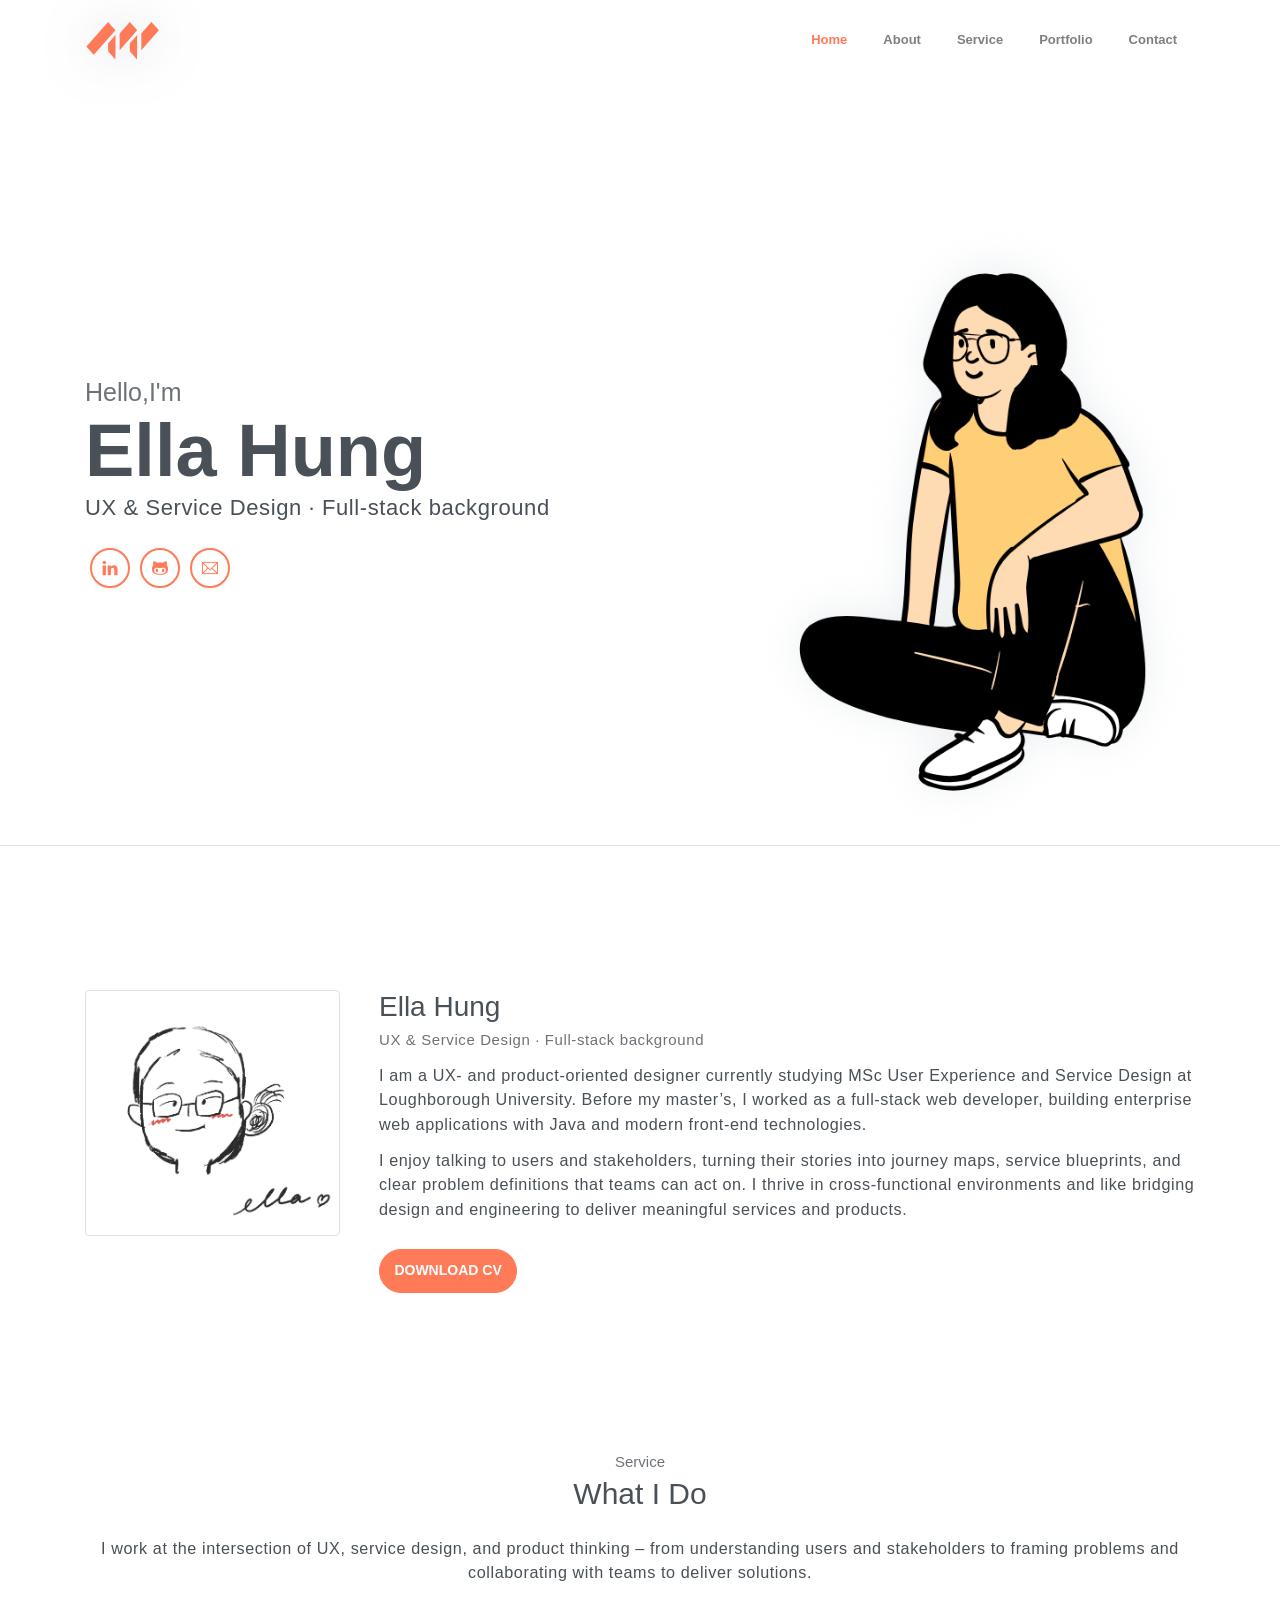
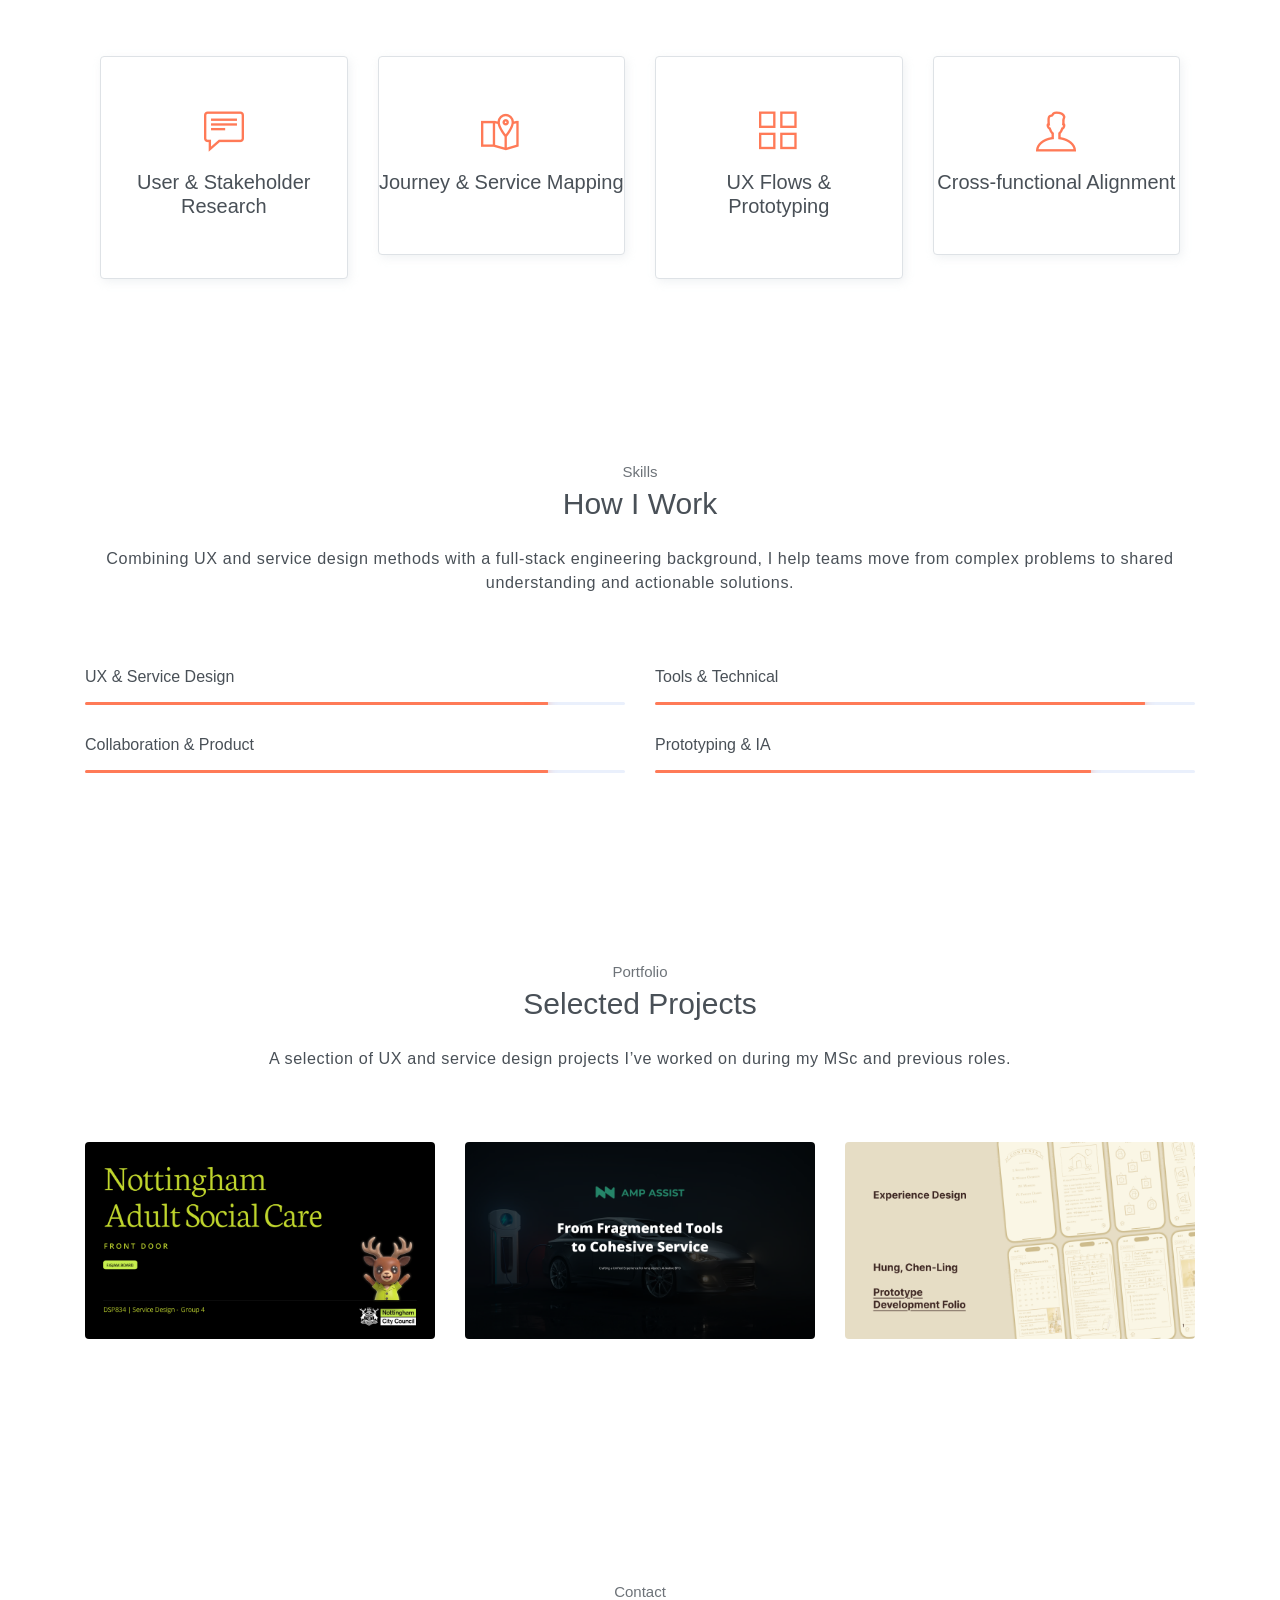
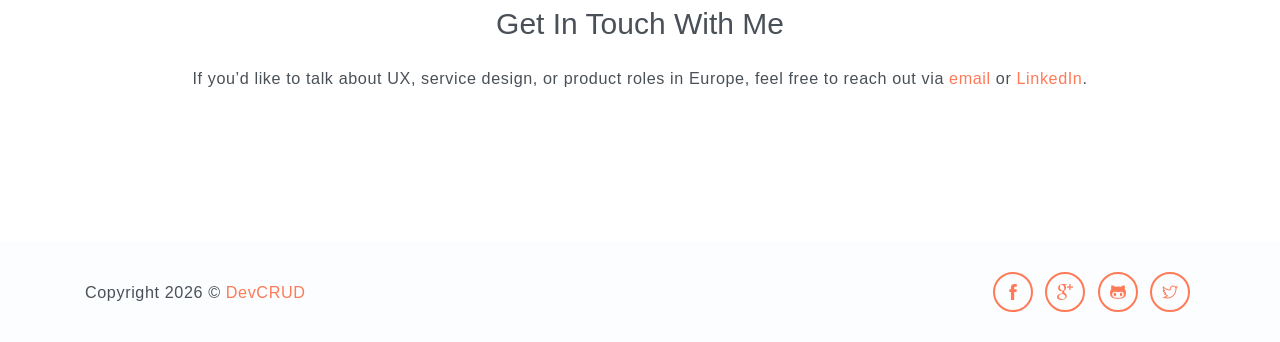
==== index.html @ 020c8692 "feat: update portfolio section in home page" ====
<!DOCTYPE html>
<html lang="en">
<head>
    <meta charset="utf-8">
    <meta name="viewport" content="width=device-width, initial-scale=1, shrink-to-fit=no">
    <meta name="description" content="Start your development with Steller landing page.">
    <meta name="author" content="Devcrud">
    <title>Ella Hung's Portfolio</title>
    <!-- font icons -->
    <link rel="stylesheet" href="assets/vendors/themify-icons/css/themify-icons.css">
    <!-- Bootstrap + Steller main styles -->
    <link rel="stylesheet" href="assets/css/steller.css">
</head>
<body data-spy="scroll" data-target=".navbar" data-offset="40">

<!-- Page navigation -->
<nav class="navbar navbar-expand-lg navbar-light fixed-top" data-spy="affix" data-offset-top="0">
    <div class="container">
        <a class="navbar-brand" href="#"><img src="assets/imgs/others/logo.svg" alt=""></a>
        <button class="navbar-toggler" type="button" data-toggle="collapse" data-target="#navbarSupportedContent"
                aria-controls="navbarSupportedContent" aria-expanded="false" aria-label="Toggle navigation">
            <span class="navbar-toggler-icon"></span>
        </button>

        <div class="collapse navbar-collapse" id="navbarSupportedContent">
            <ul class="navbar-nav ml-auto align-items-center">
                <li class="nav-item">
                    <a class="nav-link" href="#home">Home</a>
                </li>
                <li class="nav-item">
                    <a class="nav-link" href="#about">About</a>
                </li>
                <li class="nav-item">
                    <a class="nav-link" href="#service">Service</a>
                </li>
                <li class="nav-item">
                    <a class="nav-link" href="#portfolio">Portfolio</a>
                </li>
                <!--                    <li class="nav-item">-->
                <!--                        <a class="nav-link" href="#blog">Blog</a>-->
                <!--                    </li>-->
                <li class="nav-item">
                    <a class="nav-link" href="#contact">Contact</a>
                </li>
                <!--                    <li class="nav-item">-->
                <!--                        <a class="- btn btn-primary rounded ml-4" href="components.html">Copmonents</a>-->
                <!--                    </li>-->
            </ul>
        </div>
    </div>
</nav>
<!-- End of page navibation -->

<!-- Page Header -->
<header class="header" id="home">
    <div class="container">
        <div class="infos">
            <h6 class="subtitle">Hello,I'm</h6>
            <h6 class="title">Ella Hung</h6>
            <p>UX &amp; Service Design · Full‑stack background</p>

            <!--                <div class="buttons pt-3">-->
            <!--                    <button class="btn btn-primary rounded">HIRE ME</button>-->
            <!--                    <button class="btn btn-dark rounded">DOWNLOAD CV</button>-->
            <!--                </div>      -->

            <div class="socials mt-4">
                <a class="social-item" href="https://www.linkedin.com/in/ellahung"><i class="ti-linkedin"></i></a>
                <a class="social-item" href="javascript:void(0)"><i class="ti-github"></i></a>
                <a class="social-item" href="mailto:hungella93@gmail.com"><i class="ti-email"></i></a>
            </div>
        </div>
        <div class="img-holder flex-fill">
            <img class="mr-5 mb-5" src="assets/imgs/others/Girl.png" alt="">
        </div>
    </div>
</header>
<!-- End of Page Header -->

<!-- About section -->
<section id="about" class="section mt-3">
    <div class="container mt-5">
        <div class="row text-center text-md-left">
            <div class="col-md-3">
                <img src="assets/imgs/others/selfie.PNG" alt="" class="img-thumbnail mb-4">
            </div>
            <div class="pl-md-4 col-md-9">
                <h6 class="title">Ella Hung</h6>
                <p class="subtitle">UX &amp; Service Design · Full‑stack background</p>
                <p>I am a UX- and product-oriented designer currently studying MSc User Experience and Service Design at
                    Loughborough University. Before my master’s, I worked as a full-stack web developer, building
                    enterprise web applications with Java and modern front-end technologies.</p>
                <p>I enjoy talking to users and stakeholders, turning their stories into journey maps, service
                    blueprints, and clear problem definitions that teams can act on. I thrive in cross-functional
                    environments and like bridging design and engineering to deliver meaningful services and
                    products.</p>
                <!--                    <p>I have a keen interest in observing people around me, as it enhances my understanding of interpersonal communication. My adaptable personality enables me to quickly integrate and thrive in any environment.</p>-->
                <button class="btn btn-primary rounded mt-3">DOWNLOAD CV</button>
            </div>
        </div>
    </div>
</section>

<!-- Service section -->
<section id="service" class="section">
    <div class="container text-center">
        <h6 class="subtitle">Service</h6>
        <h6 class="section-title mb-4">What I Do</h6>
        <p class="mb-5 pb-4">I work at the intersection of UX, service design, and product thinking – from understanding
            users and
            stakeholders to framing problems and collaborating with teams to deliver solutions.</p>

        <div class="row m-0">
            <div class="col-sm-6 col-md-3 mb-4">
                <div class="custom-card card border">
                    <div class="card-body">
                        <i class="icon ti-comment-alt"></i>
                        <h5>User &amp; Stakeholder Research</h5>
                    </div>
                </div>
            </div>
            <div class="col-sm-6 col-md-3 mb-4">
                <div class="custom-card card border">
                    <div class="card-body">
                        <i class="icon ti-map-alt"></i>
                        <h5>Journey &amp; Service Mapping</h5>
                    </div>
                </div>
            </div>
            <div class="col-sm-6 col-md-3 mb-4">
                <div class="custom-card card border">
                    <div class="card-body">
                        <i class="icon ti-layout-grid2"></i>
                        <h5>UX Flows &amp; <br> Prototyping</h5>
                    </div>
                </div>
            </div>
            <div class="col-sm-6 col-md-3 mb-4">
                <div class="custom-card card border">
                    <div class="card-body">
                        <i class="icon ti-user"></i>
                        <h5>Cross-functional Alignment</h5>
                    </div>
                </div>
            </div>
        </div>
    </div>
</section>
<!-- End of Sectoin -->

<!-- Skills section -->
<section class="section">
    <div class="container text-center">
        <h6 class="subtitle">Skills</h6>
        <h6 class="section-title mb-4">How I Work</h6>
        <p class="mb-5 pb-4">Combining UX and service design methods with a full-stack engineering background, I help
            teams move from
            complex problems to shared understanding and actionable solutions.</p>

        <div class="row text-left">
            <div class="col-sm-6">
                <h6 class="mb-3">UX &amp; Service Design</h6>
                <div class="progress">
                    <div class="progress-bar bg-primary" role="progressbar" style="width: 85%;" aria-valuenow="85"
                         aria-valuemin="0" aria-valuemax="100">
                        <span>Interviews, Journey Mapping, Service Blueprint</span></div>
                </div>
            </div>
            <div class="col-sm-6">
                <h6 class="mb-3">Tools &amp; Technical</h6>
                <div class="progress">
                    <div class="progress-bar bg-primary" role="progressbar" style="width: 90%;" aria-valuenow="25"
                         aria-valuemin="0" aria-valuemax="100"><span>Figma, Miro, HTML/CSS/JS, Agile/Scrum</span></div>
                </div>
            </div>
            <div class="col-sm-6">
                <h6 class="mb-3">Collaboration &amp; Product</h6>
                <div class="progress">
                    <div class="progress-bar bg-primary" role="progressbar" style="width: 85%;" aria-valuenow="25"
                         aria-valuemin="0" aria-valuemax="100">
                        <span>Stakeholder Communication, Cross-functional Teams</span></div>
                </div>
            </div>
            <div class="col-sm-6">
                <h6 class="mb-3">Prototyping &amp; IA</h6>
                <div class="progress">
                    <div class="progress-bar bg-primary" role="progressbar" style="width: 80%;" aria-valuenow="25"
                         aria-valuemin="0" aria-valuemax="100"><span>User Flows, Wireframes, Hi-fi Prototypes</span>
                    </div>
                </div>
            </div>
        </div>
    </div>
</section>
<!-- End of Skills sections -->

<!-- Portfolio section -->
<section id="portfolio" class="section">
    <div class="container text-center">
        <h6 class="subtitle">Portfolio</h6>
        <h6 class="section-title mb-4">Selected Projects</h6>
        <p class="mb-5 pb-4">A selection of UX and service design projects I’ve worked on during my MSc and previous
            roles.</p>

        <div class="row">
            <div class="col-sm-4">
                <div class="img-wrapper">
                    <img src="assets/imgs/SD/sd-home-page-1.jpg" alt="">
                    <div class="overlay">
                        <div class="overlay-infos">
                            <h5>Nottingham Adult Social Care “Front Door”</h5>
                            <a href="portfolio-nottingham.html"><i class="ti-zoom-in"></i></a>
                            <a href="portfolio-nottingham.html"><i class="ti-link"></i></a>
                        </div>
                    </div>
                </div>
                <div class="img-wrapper">
                    <img src="assets/imgs/IP/ip-home-page-1.jpg" alt="">
                    <div class="overlay">
                        <div class="overlay-infos">
                            <h5>Industry Project</h5>
                            <a href="portfolio-industry-project.html"><i class="ti-zoom-in"></i></a>
                            <a href="portfolio-industry-project.html"><i class="ti-link"></i></a>
                        </div>
                    </div>
                </div>
            </div>
            <div class="col-sm-4">
                <div class="img-wrapper">
                    <img src="assets/imgs/AMP/amp-home-page.png" alt="">
                    <div class="overlay">
                        <div class="overlay-infos">
                            <h5>UXathon-AMP Assist</h5>
                            <a href="portfolio-amp-assist.html"><i class="ti-zoom-in"></i></a>
                            <a href="portfolio-amp-assist.html"><i class="ti-link"></i></a>
                        </div>
                    </div>
                </div>
<!--                <div class="img-wrapper">-->
<!--                    <img src="assets/imgs/others/folio-5.jpg" alt="">-->
<!--                    <div class="overlay">-->
<!--                        <div class="overlay-infos">-->
<!--                            <h5>Project Title</h5>-->
<!--                            <a href="javascript:void(0)"><i class="ti-zoom-in"></i></a>-->
<!--                            <a href="javascript:void(0)"><i class="ti-link"></i></a>-->
<!--                        </div>-->
<!--                    </div>-->
<!--                </div>-->
                <!--                    <div class="img-wrapper">-->
                <!--                        <img src="assets/imgs/ed/ed-home-page-1.png" alt="">-->
                <!--                        <div class="overlay">-->
                <!--                            <div class="overlay-infos">-->
                <!--                                <h5>Coursework-Experience Design</h5>-->
                <!--                                <a href="portfolio-first-app-design.html"><i class="ti-zoom-in"></i></a>-->
                <!--                                <a href="portfolio-first-app-design.html"><i class="ti-link"></i></a>-->
                <!--                            </div>                              -->
                <!--                        </div>-->
                <!--                    </div>                  -->
            </div>
            <div class="col-sm-4">
                <div class="img-wrapper">
                    <img src="assets/imgs/ed/ed-home-page-1.png" alt="">
                    <div class="overlay">
                        <div class="overlay-infos">
                            <h5>Coursework-Experience Design</h5>
                            <a href="portfolio-first-app-design.html"><i class="ti-zoom-in"></i></a>
                            <a href="portfolio-first-app-design.html"><i class="ti-link"></i></a>
                        </div>
                    </div>
                </div>
                <!--                    <div class="img-wrapper">-->
                <!--                        <img src="assets/imgs/others/folio-5.jpg" alt="">-->
                <!--                        <div class="overlay">-->
                <!--                            <div class="overlay-infos">-->
                <!--                                <h5>Project Title</h5>-->
                <!--                                <a href="javascript:void(0)"><i class="ti-zoom-in"></i></a>-->
                <!--                                <a href="javascript:void(0)"><i class="ti-link"></i></a>-->
                <!--                            </div>-->
                <!--                        </div>-->
                <!--                    </div>-->
<!--                <div class="img-wrapper">-->
<!--                    <img src="assets/imgs/others/folio-6.jpg" alt="">-->
<!--                    <div class="overlay">-->
<!--                        <div class="overlay-infos">-->
<!--                            <h5>Project Title</h5>-->
<!--                            <a href="javascript:void(0)"><i class="ti-zoom-in"></i></a>-->
<!--                            <a href="javascript:void(0)"><i class="ti-link"></i></a>-->
<!--                        </div>-->
<!--                    </div>-->
<!--                </div>-->
            </div>
        </div>

    </div>
</section>
<!-- End of portfolio section -->

<!-- Blog Section -->
<!--    <section id="blog" class="section">-->
<!--        <div class="container text-center">-->
<!--            <h6 class="subtitle">My Blogs</h6>-->
<!--            <h6 class="section-title mb-4">Latest News</h6>-->
<!--            <p class="mb-5 pb-4">Lorem ipsum dolor sit amet, consectetur adipisicing elit. In alias dignissimos. <br> rerum commodi corrupti, temporibus non quam.</p>-->

<!--            <div class="row text-left">-->
<!--                <div class="col-md-4">-->
<!--                    <div class="card border mb-4">-->
<!--                        <img src="assets/imgs/others/blog-1.jpg" alt="" class="card-img-top w-100">-->
<!--                        <div class="card-body">-->
<!--                            <h5 class="card-title">Designe for Everyone</h5>-->
<!--                            <div class="post-details">-->
<!--                                <a href="javascript:void(0)">Posted By: Admin</a>-->
<!--                                <a href="javascript:void(0)"><i class="ti-thumb-up"></i> 456</a>-->
<!--                                <a href="javascript:void(0)"><i class="ti-comment"></i> 123</a>-->
<!--                            </div>-->
<!--                            <p>Lorem ipsum dolor sit amet, consectetur adipisicing elit. Ut ad vel dolorum, iusto velit, minima? Voluptas nemo harum impedit nisi.</p>-->
<!--                            <a href="javascript:void(0)">Read More..</a>-->
<!--                        </div>-->
<!--                    </div>-->
<!--                </div>-->
<!--                <div class="col-md-4">-->
<!--                    <div class="card border mb-4">-->
<!--                        <img src="assets/imgs/others/blog-2.jpg" alt="" class="card-img-top w-100">-->
<!--                        <div class="card-body">-->
<!--                            <h5 class="card-title">Web Layouts</h5>-->
<!--                            <div class="post-details">-->
<!--                                <a href="javascript:void(0)">Posted By: Admin</a>-->
<!--                                <a href="javascript:void(0)"><i class="ti-thumb-up"></i> 456</a>-->
<!--                                <a href="javascript:void(0)"><i class="ti-comment"></i> 123</a>-->
<!--                            </div>-->
<!--                            <p>Lorem ipsum dolor sit amet, consectetur adipisicing elit. Ut ad vel dolorum, iusto velit, minima? Voluptas nemo harum impedit nisi.</p>-->
<!--                            <a href="javascript:void(0)">Read More..</a>-->
<!--                        </div>-->
<!--                    </div>-->
<!--                </div>-->
<!--                <div class="col-md-4">-->
<!--                    <div class="card border mb-4">-->
<!--                        <img src="assets/imgs/others/blog-3.jpg" alt="" class="card-img-top w-100">-->
<!--                        <div class="card-body">-->
<!--                            <h5 class="card-title">Bootstrap Framework</h5>-->
<!--                            <div class="post-details">-->
<!--                                <a href="javascript:void(0)">Posted By: Admin</a>-->
<!--                                <a href="javascript:void(0)"><i class="ti-thumb-up"></i> 456</a>-->
<!--                                <a href="javascript:void(0)"><i class="ti-comment"></i> 123</a>-->
<!--                            </div>-->
<!--                            <p>Lorem ipsum dolor sit amet, consectetur adipisicing elit. Ut ad vel dolorum, iusto velit, minima? Voluptas nemo harum impedit nisi.</p>-->
<!--                            <a href="javascript:void(0)">Read More..</a>-->
<!--                        </div>-->
<!--                    </div>-->
<!--                </div>-->
<!--            </div>-->
<!--        </div>-->
<!--    </section>-->

<!-- Contact Section -->
<section id="contact" class="position-relative section">
    <div class="container text-center">
        <h6 class="subtitle">Contact</h6>
        <h6 class="section-title mb-4">Get In Touch With Me</h6>
        <p class="mb-5 pb-4">
            If you’d like to talk about UX, service design, or product roles in Europe, feel free to reach out via
            <a href="mailto:hungella93@gmail.com">email</a> or <a href="https://www.linkedin.com/in/ellahung"
                                                                  target="_blank">LinkedIn</a>.
        </p>
    </div>
</section>
<!-- End of Contact Section -->

<!-- Page Footer -->
<footer class="page-footer">
    <div class="container">
        <div class="row align-items-center">
            <div class="col-sm-6">
                <p>Copyright
                    <script>document.write(new Date().getFullYear())</script> &copy; <a href="http://www.devcrud.com"
                                                                                        target="_blank">DevCRUD</a></p>
            </div>
            <div class="col-sm-6">
                <div class="socials">
                    <a class="social-item" href="javascript:void(0)"><i class="ti-facebook"></i></a>
                    <a class="social-item" href="javascript:void(0)"><i class="ti-google"></i></a>
                    <a class="social-item" href="javascript:void(0)"><i class="ti-github"></i></a>
                    <a class="social-item" href="javascript:void(0)"><i class="ti-twitter"></i></a>
                </div>
            </div>
        </div>
    </div>
</footer>
<!-- End of page footer -->

<!-- core  -->
<script src="assets/vendors/jquery/jquery-3.4.1.js"></script>
<script src="assets/vendors/bootstrap/bootstrap.bundle.js"></script>
<!-- bootstrap 3 affix -->
<script src="assets/vendors/bootstrap/bootstrap.affix.js"></script>

<!-- steller js -->
<script src="assets/js/steller.js"></script>

</body>
</html>
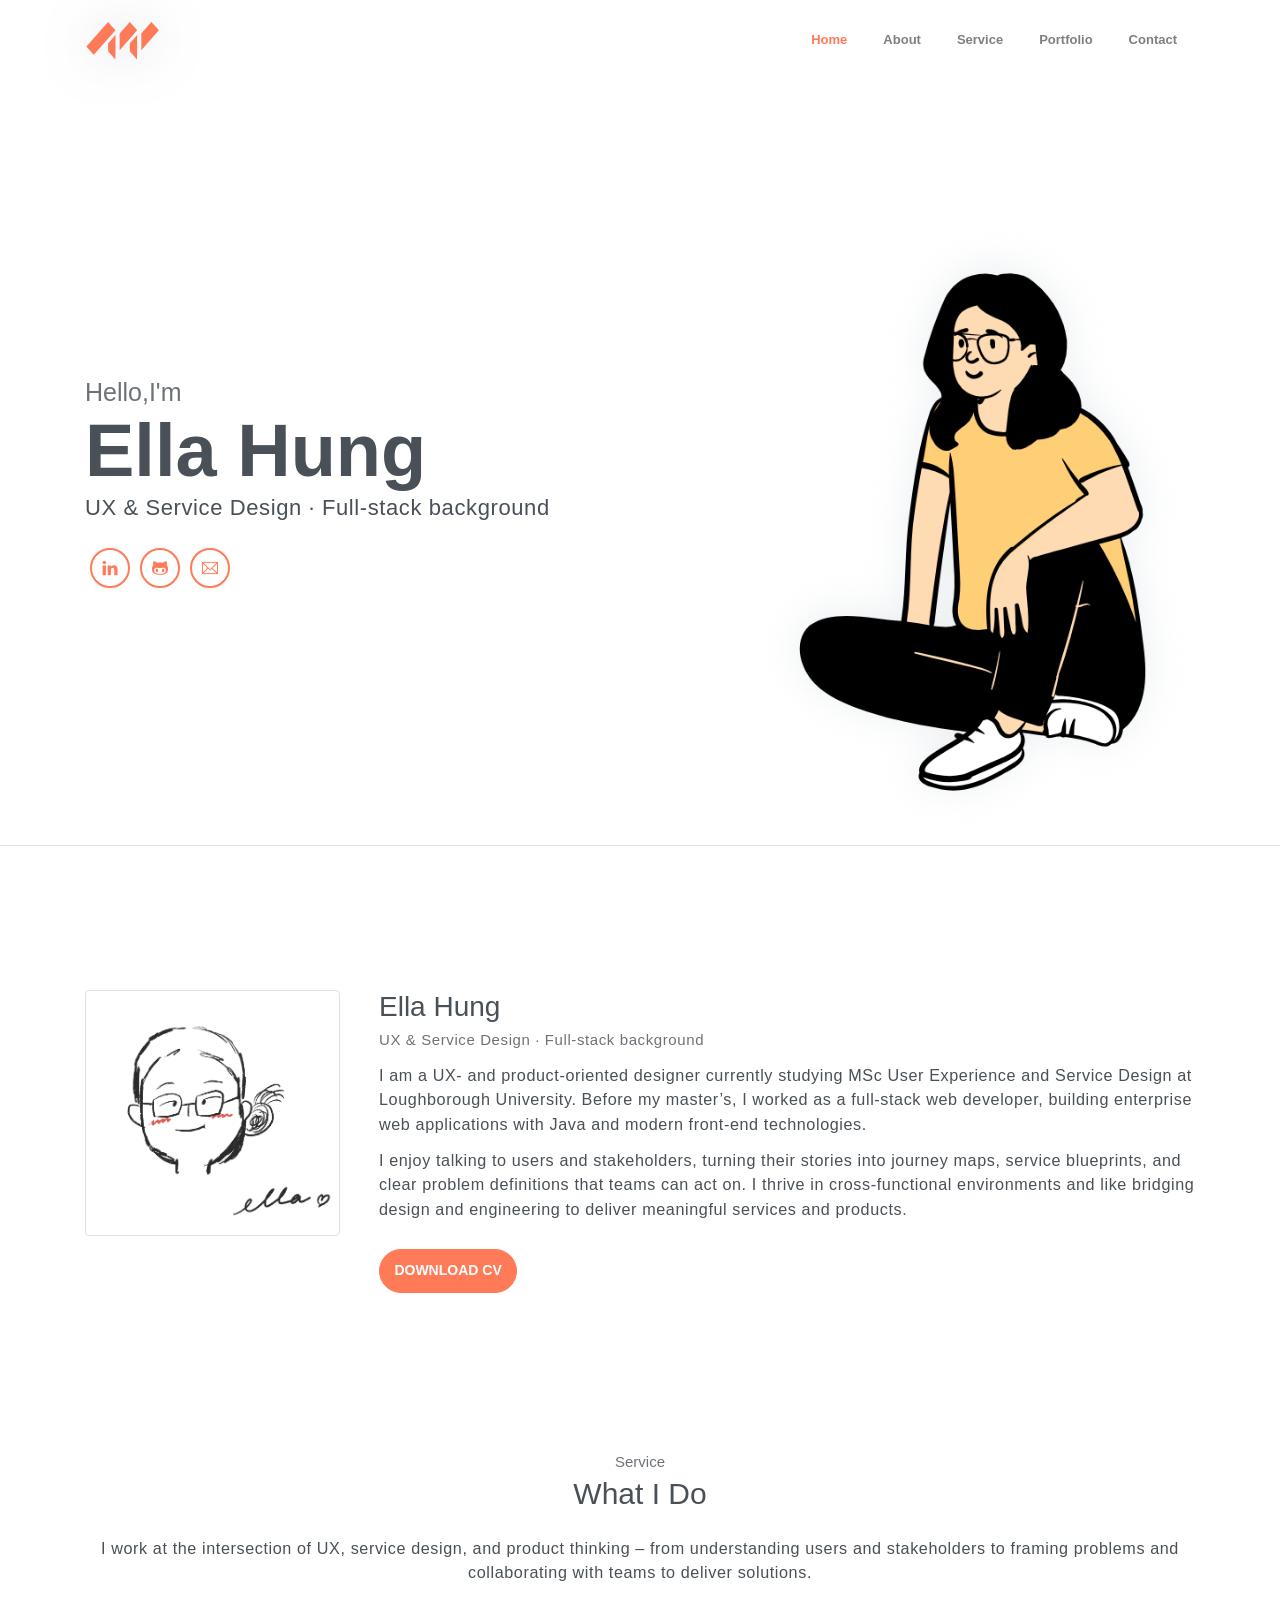
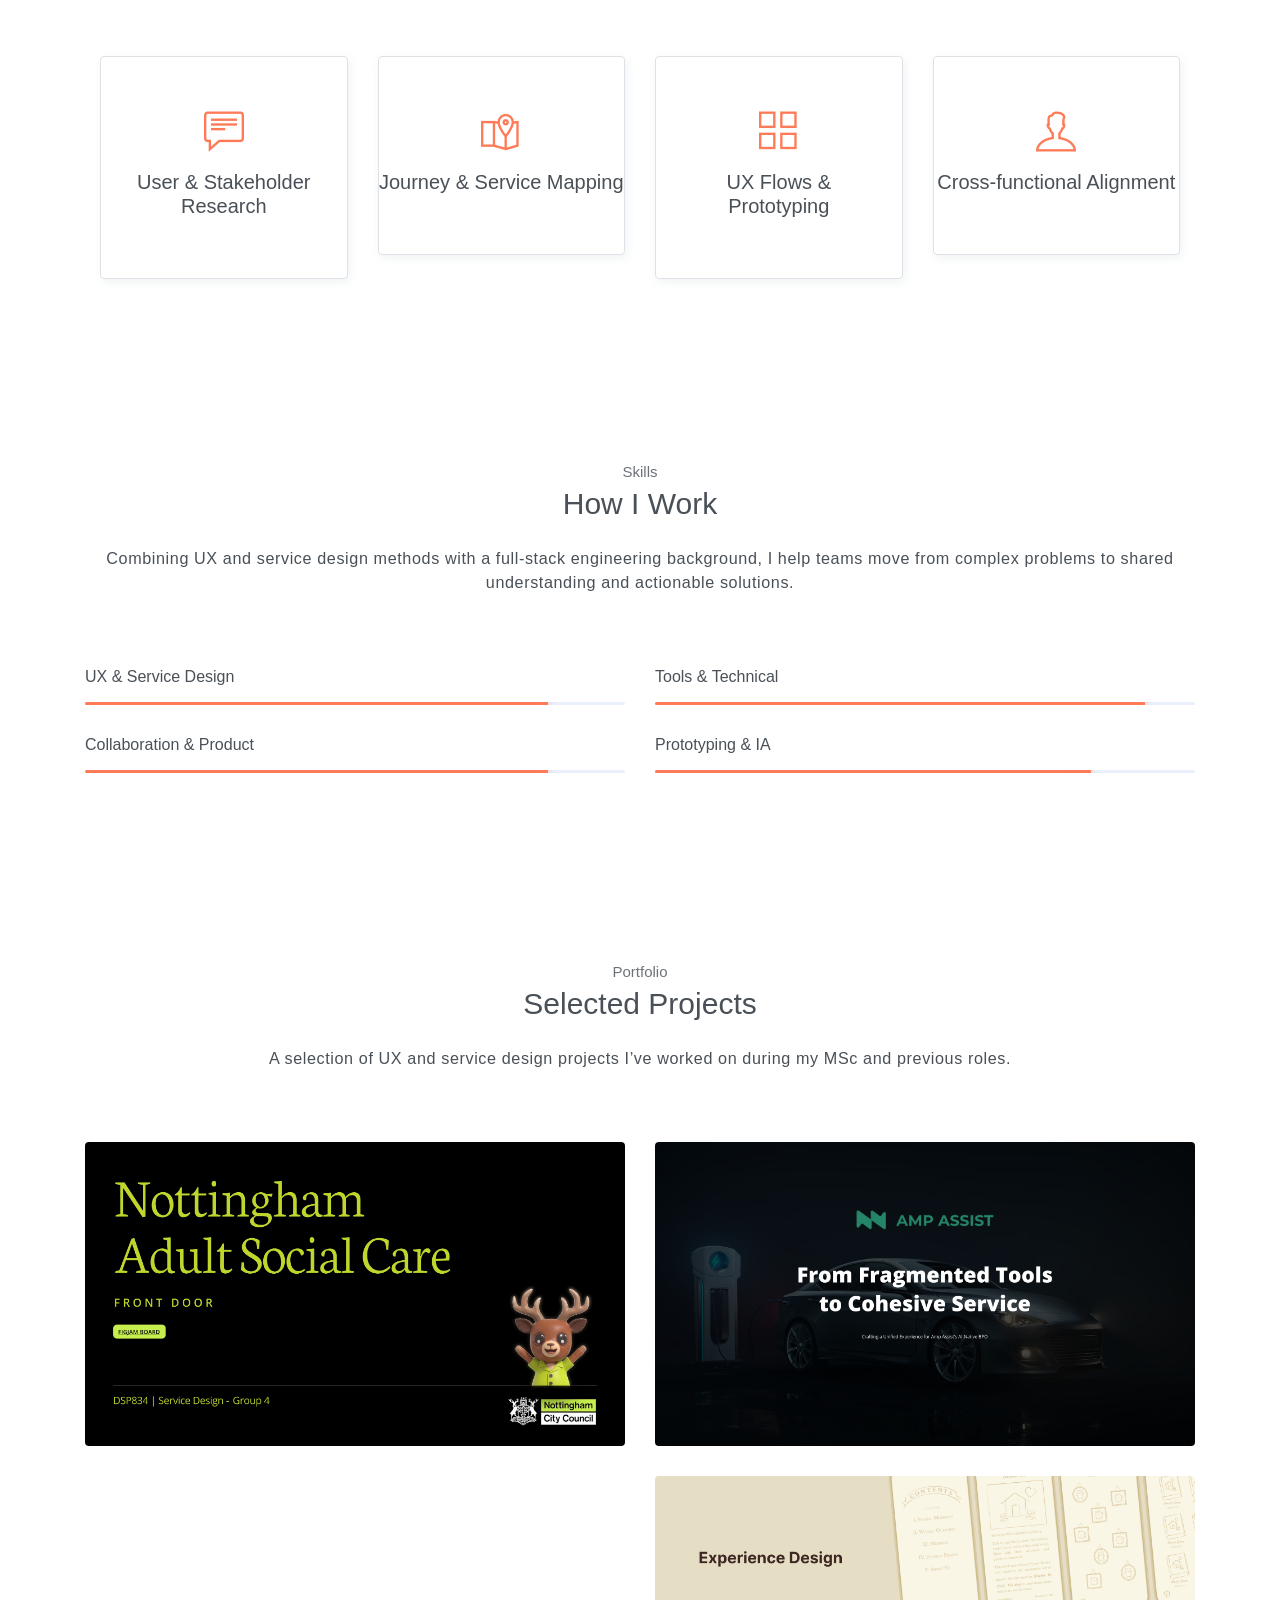
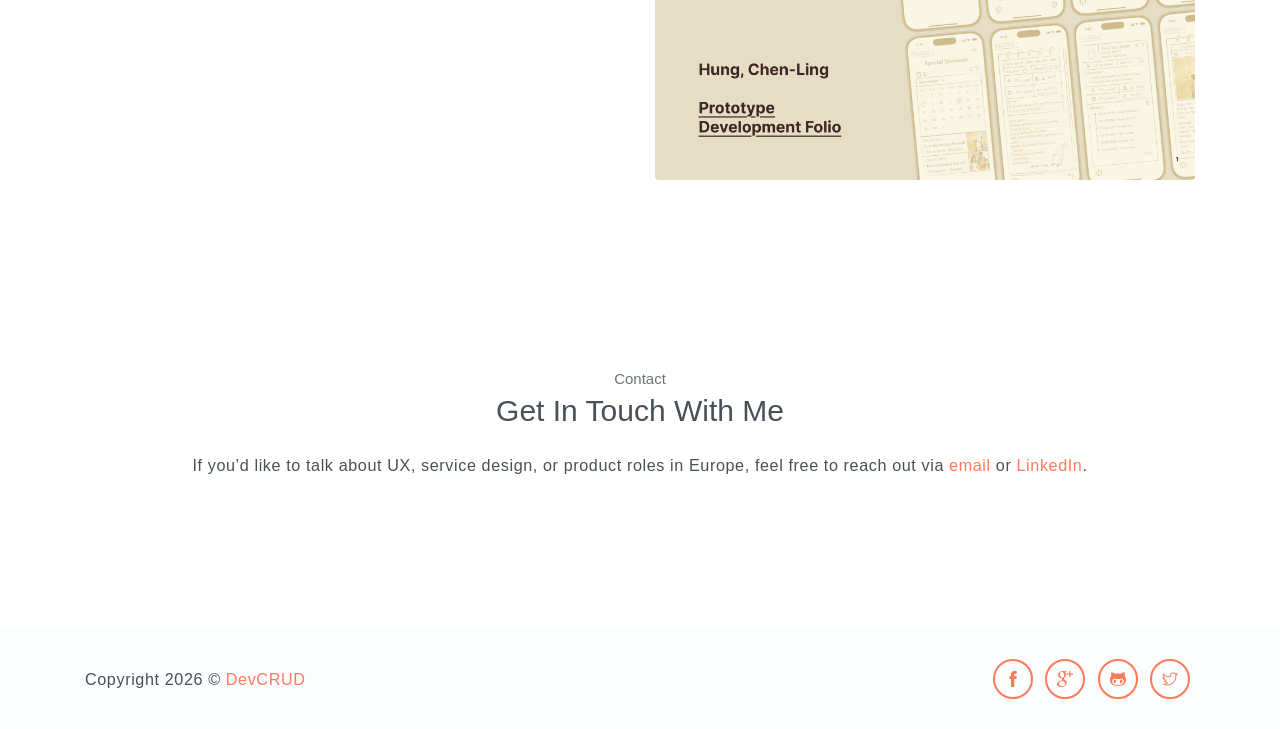
==== commit 2eb7dd37: "feat: enhance layout and update project titles in portfolio section" ====
--- a/index.html
+++ b/index.html
@@ -203,7 +203,7 @@
             roles.</p>
 
         <div class="row">
-            <div class="col-sm-4">
+            <div class="col-sm-6">
                 <div class="img-wrapper">
                     <img src="assets/imgs/SD/sd-home-page-1.jpg" alt="">
                     <div class="overlay">
@@ -218,14 +218,14 @@
                     <img src="assets/imgs/IP/ip-home-page-1.jpg" alt="">
                     <div class="overlay">
                         <div class="overlay-infos">
-                            <h5>Industry Project</h5>
+                            <h5>Industry Project-Sky Sport</h5>
                             <a href="portfolio-industry-project.html"><i class="ti-zoom-in"></i></a>
                             <a href="portfolio-industry-project.html"><i class="ti-link"></i></a>
                         </div>
                     </div>
                 </div>
             </div>
-            <div class="col-sm-4">
+            <div class="col-sm-6">
                 <div class="img-wrapper">
                     <img src="assets/imgs/AMP/amp-home-page.png" alt="">
                     <div class="overlay">
@@ -236,28 +236,6 @@
                         </div>
                     </div>
                 </div>
-<!--                <div class="img-wrapper">-->
-<!--                    <img src="assets/imgs/others/folio-5.jpg" alt="">-->
-<!--                    <div class="overlay">-->
-<!--                        <div class="overlay-infos">-->
-<!--                            <h5>Project Title</h5>-->
-<!--                            <a href="javascript:void(0)"><i class="ti-zoom-in"></i></a>-->
-<!--                            <a href="javascript:void(0)"><i class="ti-link"></i></a>-->
-<!--                        </div>-->
-<!--                    </div>-->
-<!--                </div>-->
-                <!--                    <div class="img-wrapper">-->
-                <!--                        <img src="assets/imgs/ed/ed-home-page-1.png" alt="">-->
-                <!--                        <div class="overlay">-->
-                <!--                            <div class="overlay-infos">-->
-                <!--                                <h5>Coursework-Experience Design</h5>-->
-                <!--                                <a href="portfolio-first-app-design.html"><i class="ti-zoom-in"></i></a>-->
-                <!--                                <a href="portfolio-first-app-design.html"><i class="ti-link"></i></a>-->
-                <!--                            </div>                              -->
-                <!--                        </div>-->
-                <!--                    </div>                  -->
-            </div>
-            <div class="col-sm-4">
                 <div class="img-wrapper">
                     <img src="assets/imgs/ed/ed-home-page-1.png" alt="">
                     <div class="overlay">
@@ -268,16 +246,18 @@
                         </div>
                     </div>
                 </div>
-                <!--                    <div class="img-wrapper">-->
-                <!--                        <img src="assets/imgs/others/folio-5.jpg" alt="">-->
-                <!--                        <div class="overlay">-->
-                <!--                            <div class="overlay-infos">-->
-                <!--                                <h5>Project Title</h5>-->
-                <!--                                <a href="javascript:void(0)"><i class="ti-zoom-in"></i></a>-->
-                <!--                                <a href="javascript:void(0)"><i class="ti-link"></i></a>-->
-                <!--                            </div>-->
-                <!--                        </div>-->
-                <!--                    </div>-->
+            </div>
+<!--            <div class="col-sm-4">-->
+<!--                <div class="img-wrapper">-->
+<!--                    <img src="assets/imgs/others/folio-5.jpg" alt="">-->
+<!--                    <div class="overlay">-->
+<!--                        <div class="overlay-infos">-->
+<!--                            <h5>Project Title</h5>-->
+<!--                            <a href="javascript:void(0)"><i class="ti-zoom-in"></i></a>-->
+<!--                            <a href="javascript:void(0)"><i class="ti-link"></i></a>-->
+<!--                        </div>-->
+<!--                    </div>-->
+<!--                </div>-->
 <!--                <div class="img-wrapper">-->
 <!--                    <img src="assets/imgs/others/folio-6.jpg" alt="">-->
 <!--                    <div class="overlay">-->
@@ -288,7 +268,7 @@
 <!--                        </div>-->
 <!--                    </div>-->
 <!--                </div>-->
-            </div>
+<!--            </div>-->
         </div>
 
     </div>
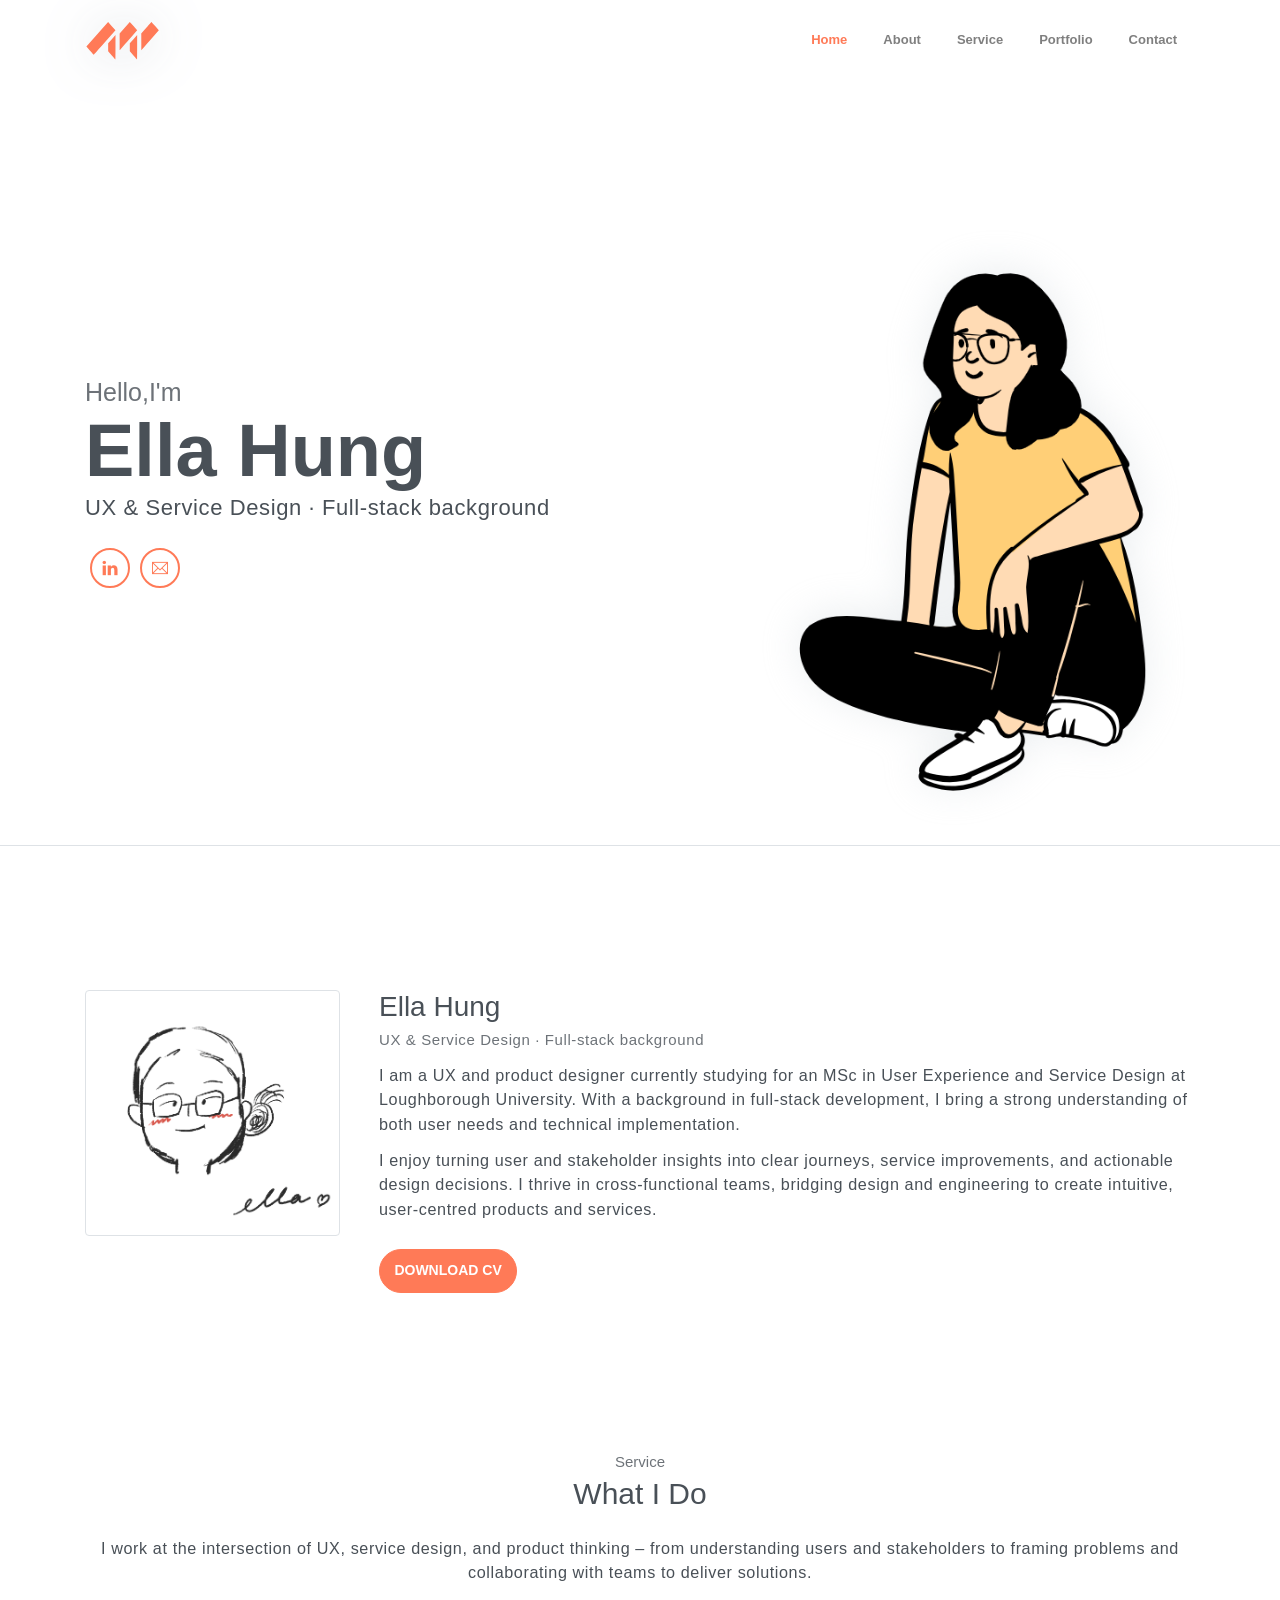
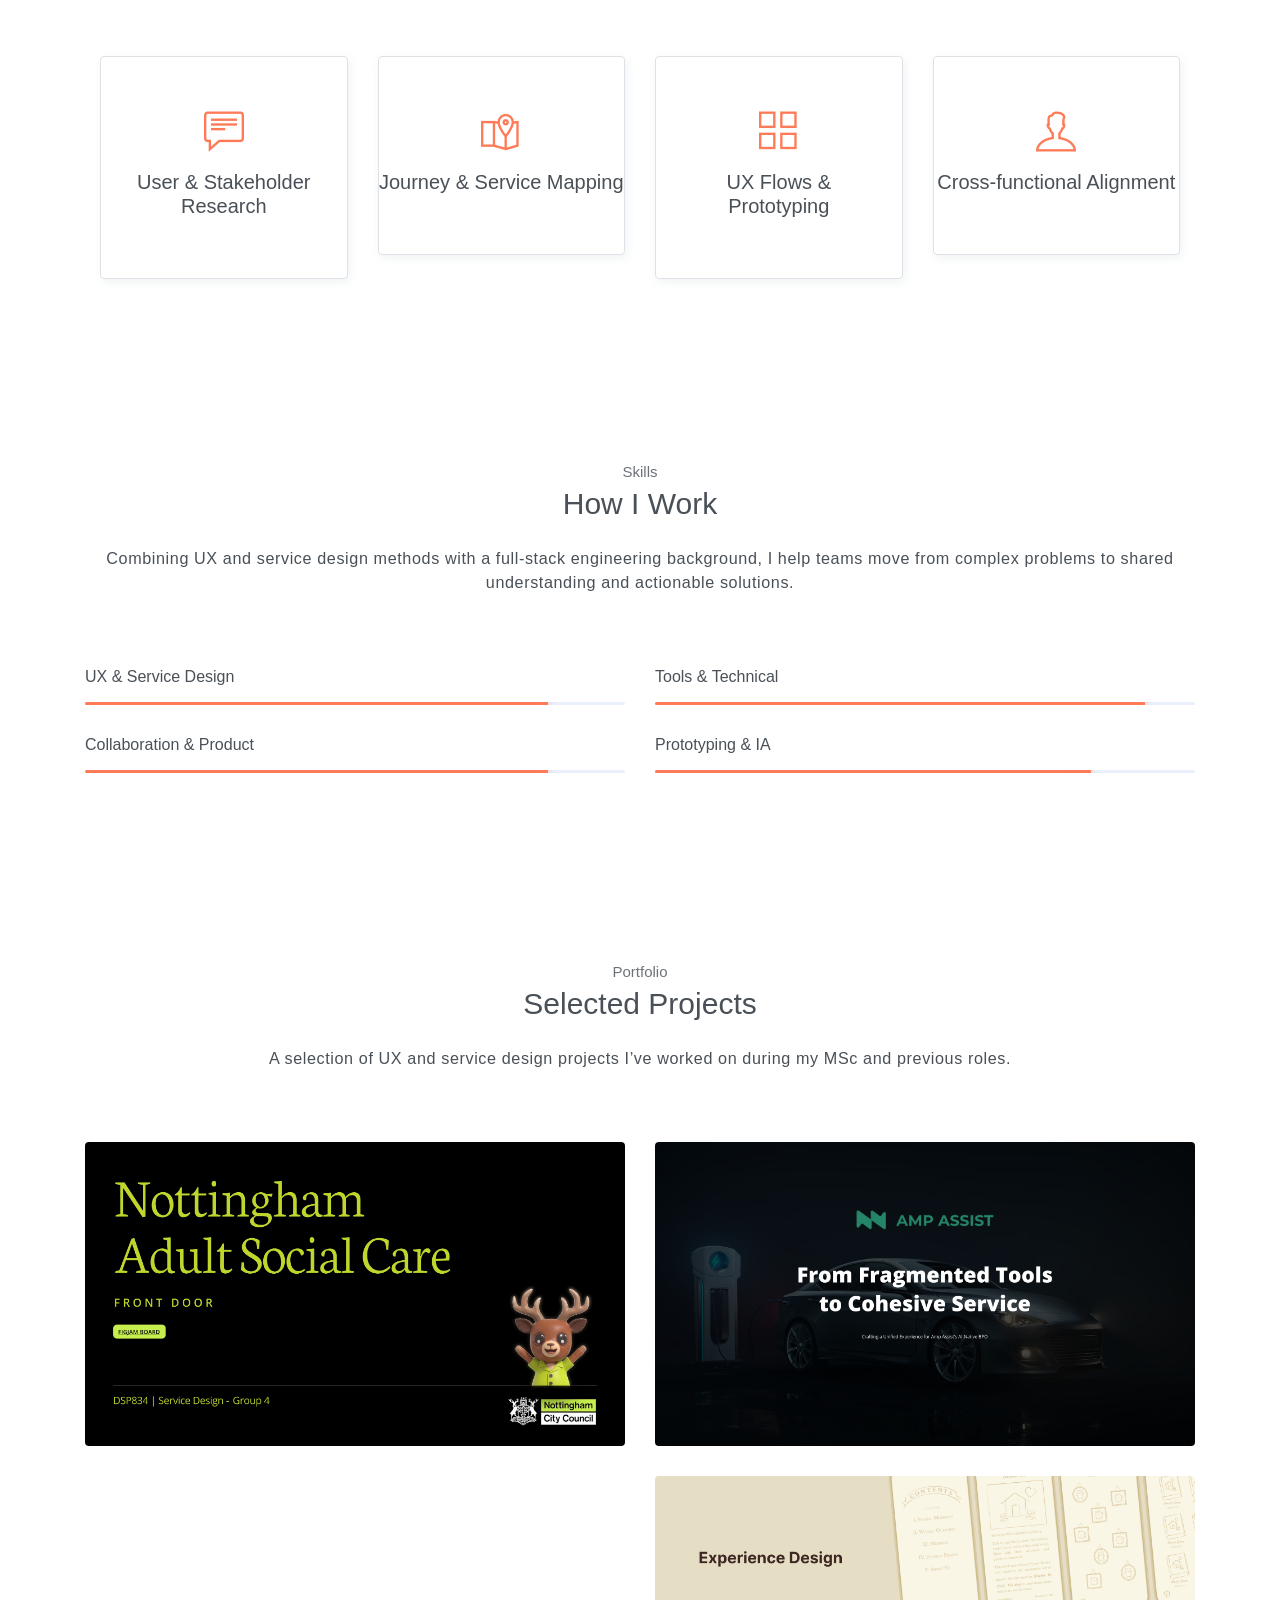
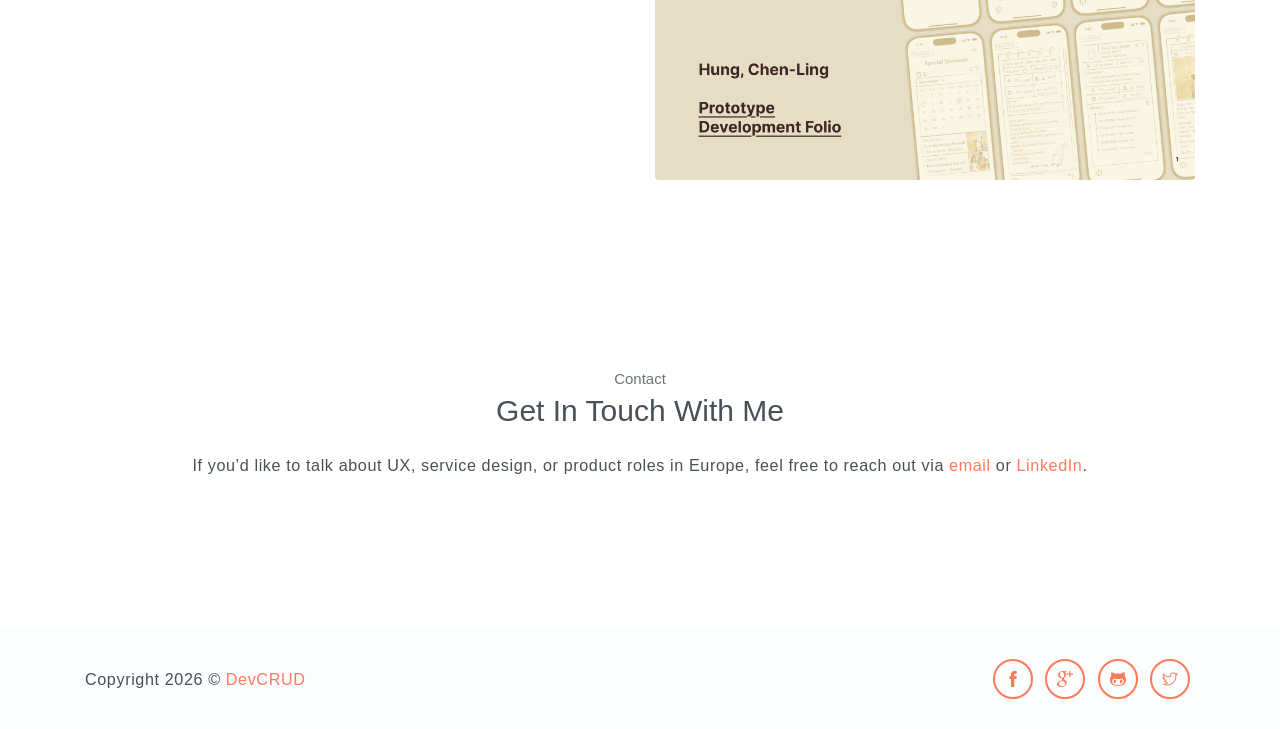
==== commit 9b79b7a6: "feat: update personal description and remove unused GitHub link" ====
--- a/index.html
+++ b/index.html
@@ -66,7 +66,7 @@
 
             <div class="socials mt-4">
                 <a class="social-item" href="https://www.linkedin.com/in/ellahung"><i class="ti-linkedin"></i></a>
-                <a class="social-item" href="javascript:void(0)"><i class="ti-github"></i></a>
+<!--                <a class="social-item" href="javascript:void(0)"><i class="ti-github"></i></a>-->
                 <a class="social-item" href="mailto:hungella93@gmail.com"><i class="ti-email"></i></a>
             </div>
         </div>
@@ -87,15 +87,19 @@
             <div class="pl-md-4 col-md-9">
                 <h6 class="title">Ella Hung</h6>
                 <p class="subtitle">UX &amp; Service Design · Full‑stack background</p>
-                <p>I am a UX- and product-oriented designer currently studying MSc User Experience and Service Design at
-                    Loughborough University. Before my master’s, I worked as a full-stack web developer, building
-                    enterprise web applications with Java and modern front-end technologies.</p>
-                <p>I enjoy talking to users and stakeholders, turning their stories into journey maps, service
-                    blueprints, and clear problem definitions that teams can act on. I thrive in cross-functional
-                    environments and like bridging design and engineering to deliver meaningful services and
-                    products.</p>
+                <p>
+                    I am a UX and product designer currently studying for an MSc in User Experience and Service Design at Loughborough University. With a background in full-stack development, I bring a strong understanding of both user needs and technical implementation.
+                </p>
+                <p>
+                    I enjoy turning user and stakeholder insights into clear journeys, service improvements, and actionable design decisions. I thrive in cross-functional teams, bridging design and engineering to create intuitive, user-centred products and services.
+                </p>
                 <!--                    <p>I have a keen interest in observing people around me, as it enhances my understanding of interpersonal communication. My adaptable personality enables me to quickly integrate and thrive in any environment.</p>-->
-                <button class="btn btn-primary rounded mt-3">DOWNLOAD CV</button>
+<!--                <button class="btn btn-primary rounded mt-3">DOWNLOAD CV</button>-->
+                <a class="btn btn-primary rounded mt-3"
+                   href="assets/files/Chen-Ling,Hung.pdf"
+                   download="Ella-Hung-CV.pdf">
+                    DOWNLOAD CV
+                </a>
             </div>
         </div>
     </div>
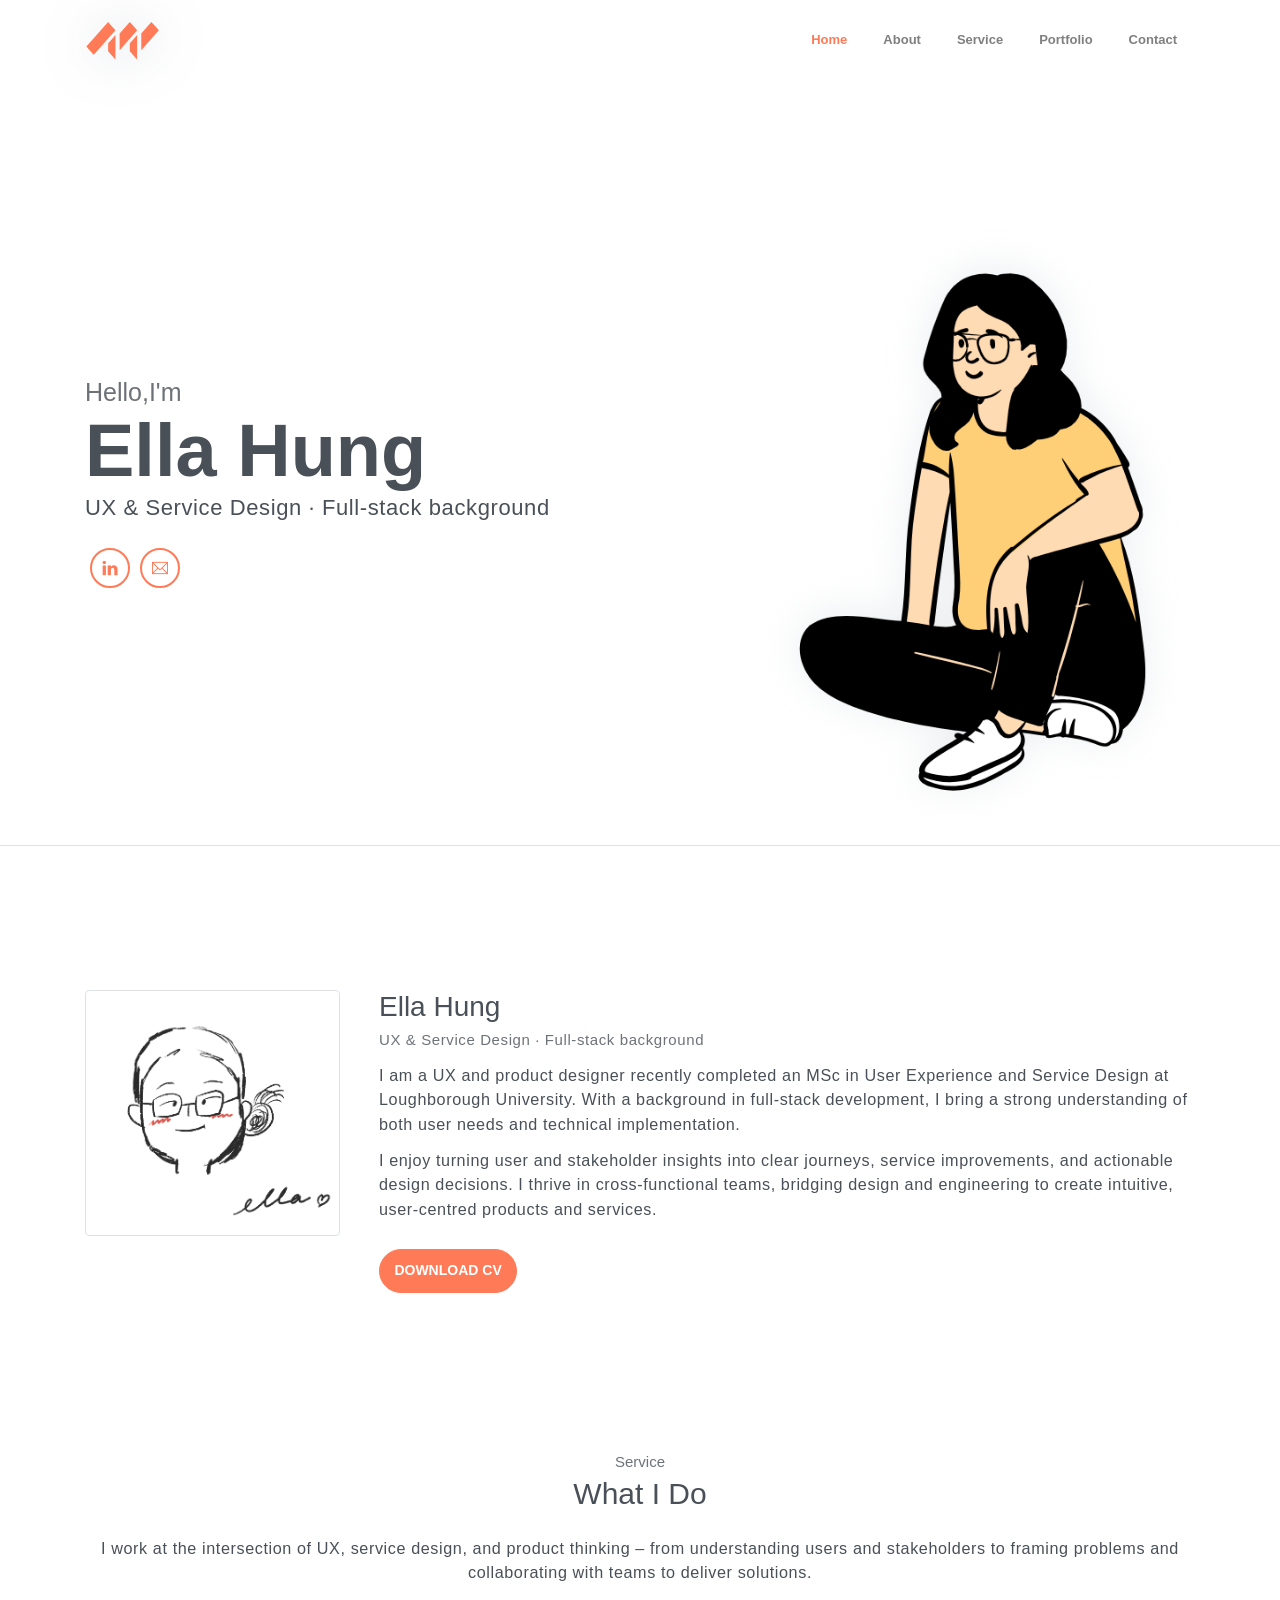
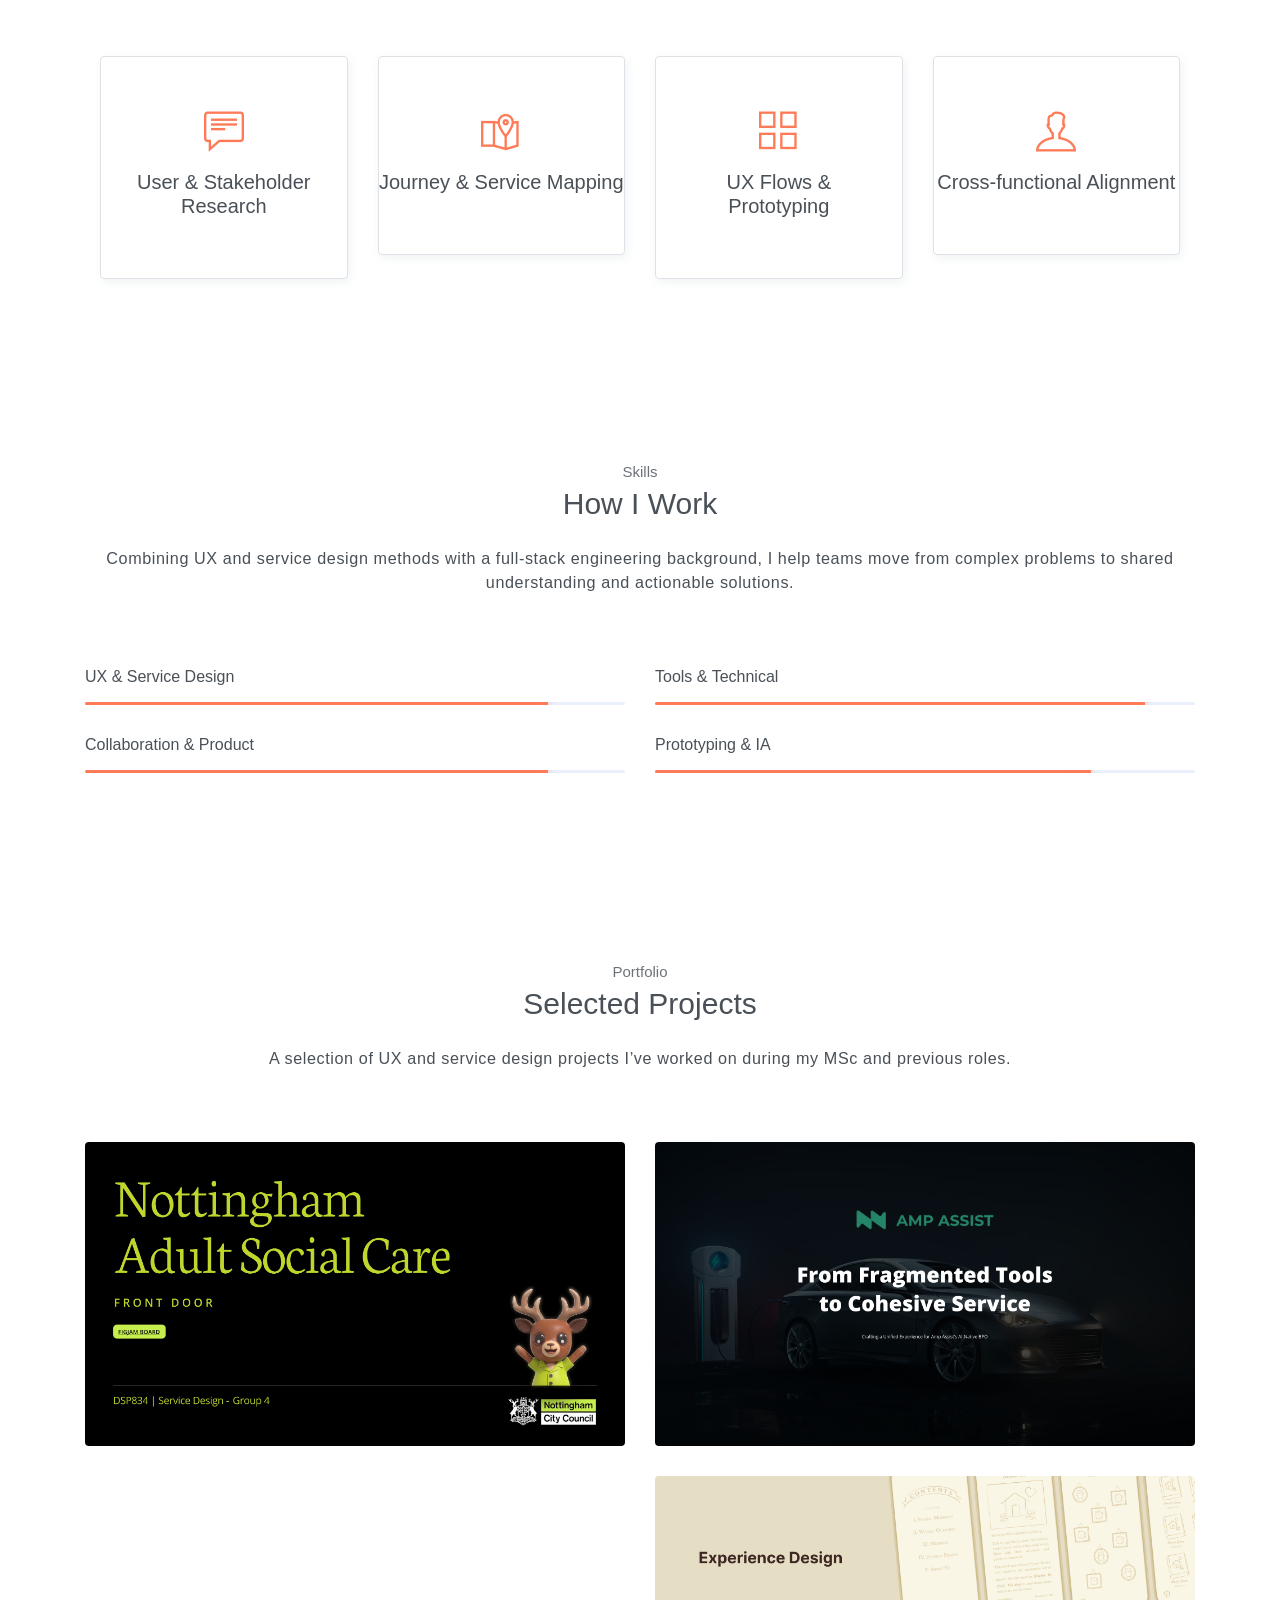
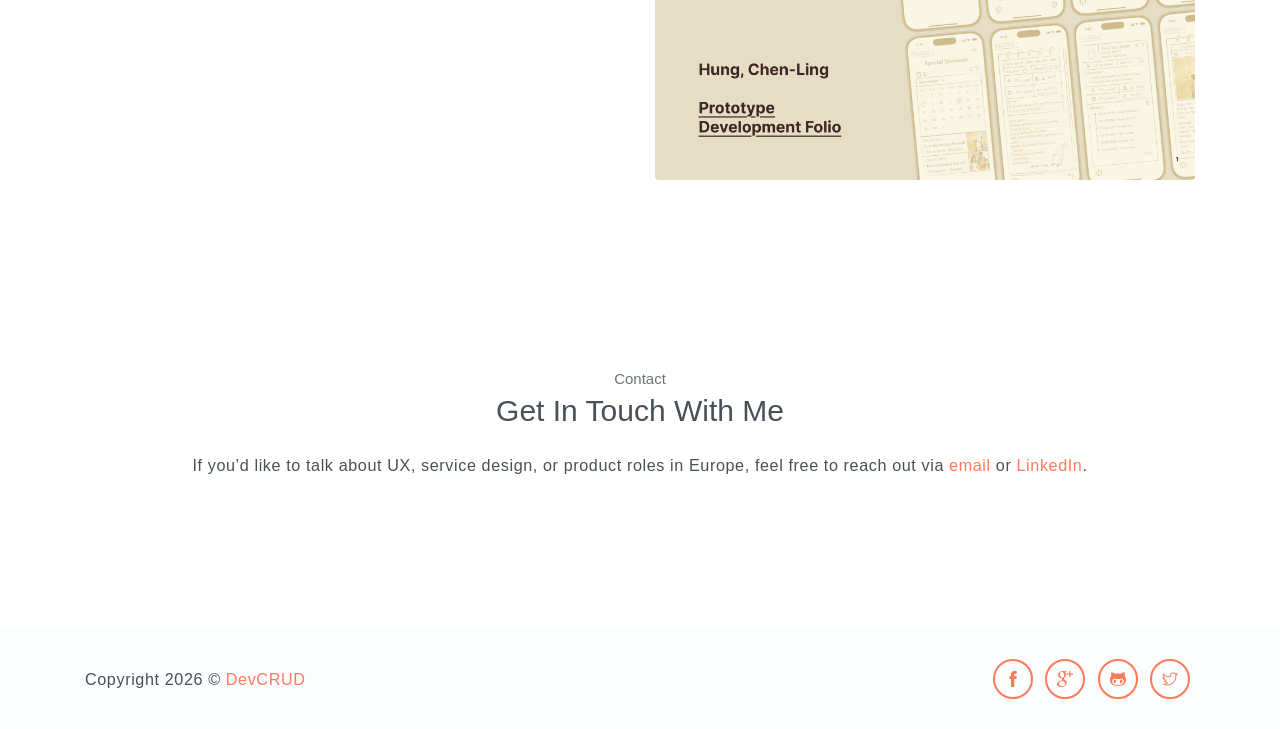
==== commit e9358cbe: "feat: update personal description for improved clarity and accuracy" ====
--- a/index.html
+++ b/index.html
@@ -88,7 +88,7 @@
                 <h6 class="title">Ella Hung</h6>
                 <p class="subtitle">UX &amp; Service Design · Full‑stack background</p>
                 <p>
-                    I am a UX and product designer currently studying for an MSc in User Experience and Service Design at Loughborough University. With a background in full-stack development, I bring a strong understanding of both user needs and technical implementation.
+                    I am a UX and product designer recently completed an MSc in User Experience and Service Design at Loughborough University. With a background in full-stack development, I bring a strong understanding of both user needs and technical implementation.
                 </p>
                 <p>
                     I enjoy turning user and stakeholder insights into clear journeys, service improvements, and actionable design decisions. I thrive in cross-functional teams, bridging design and engineering to create intuitive, user-centred products and services.
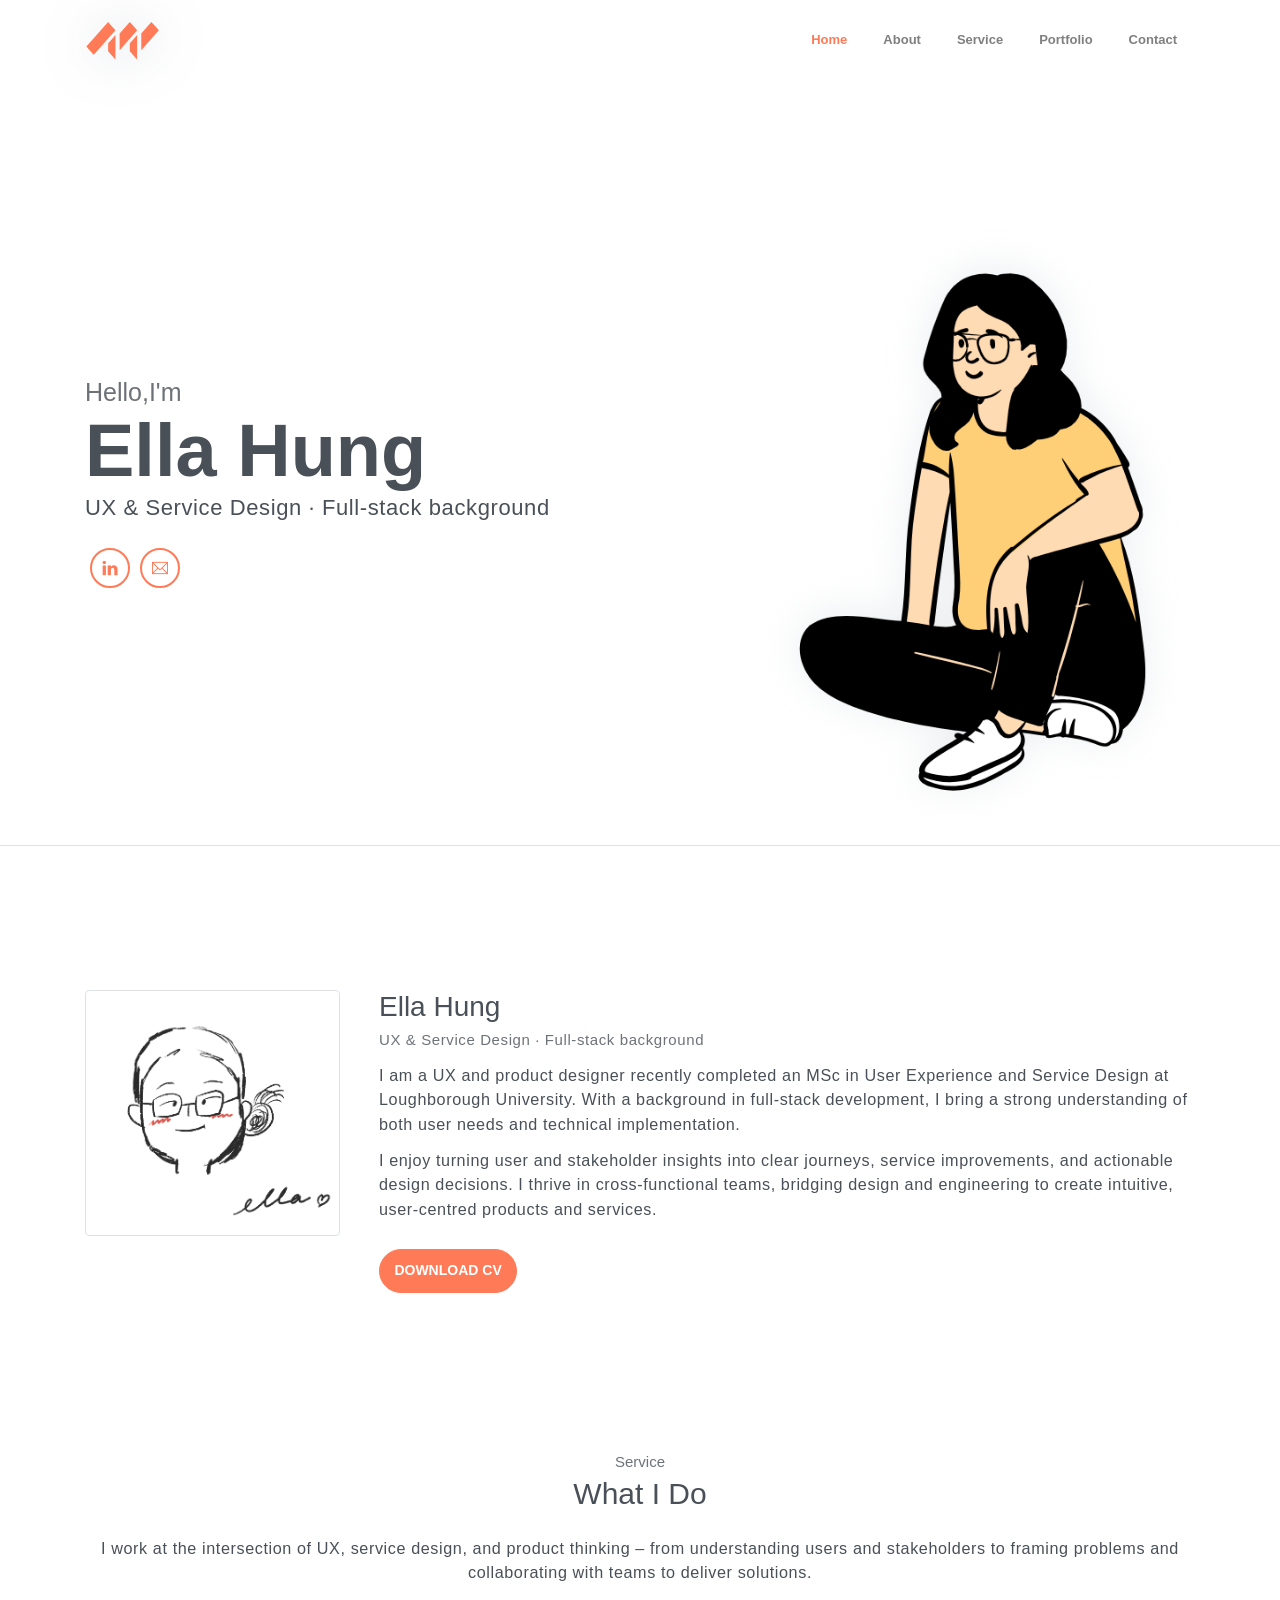
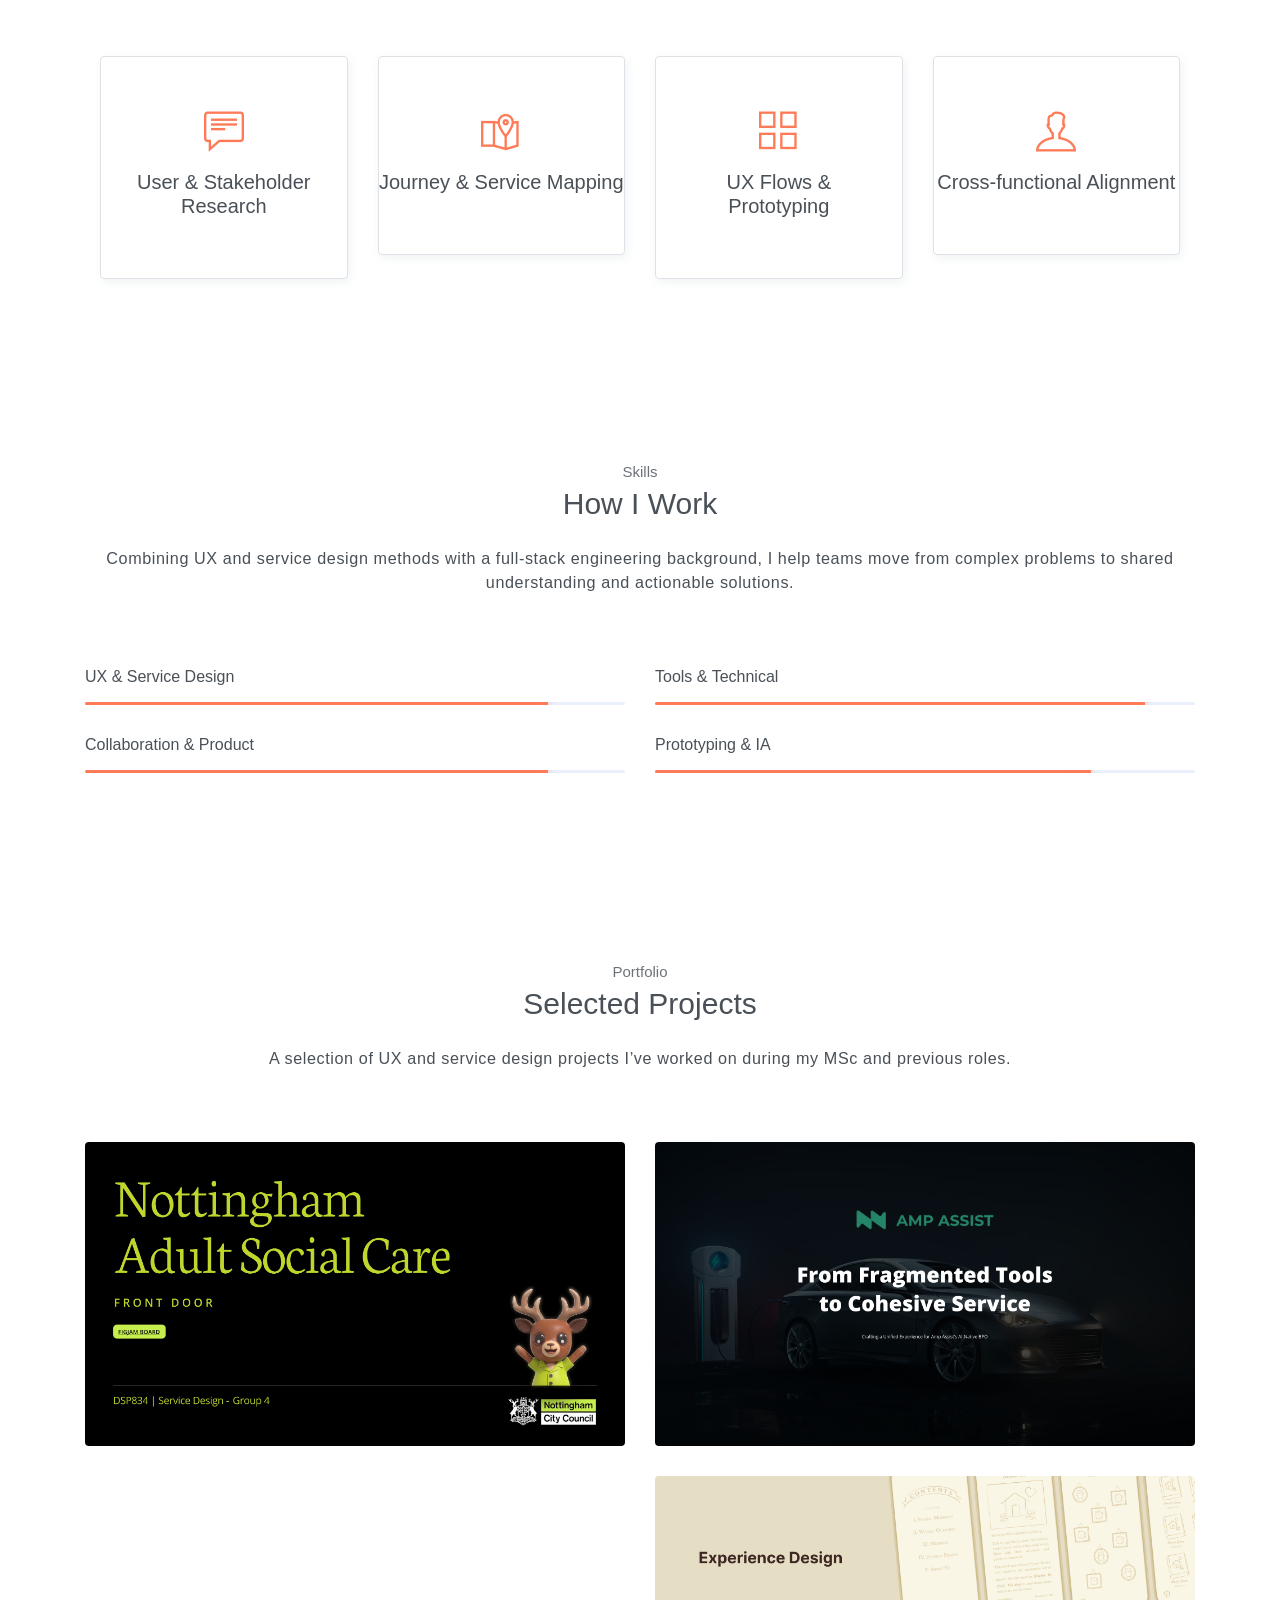
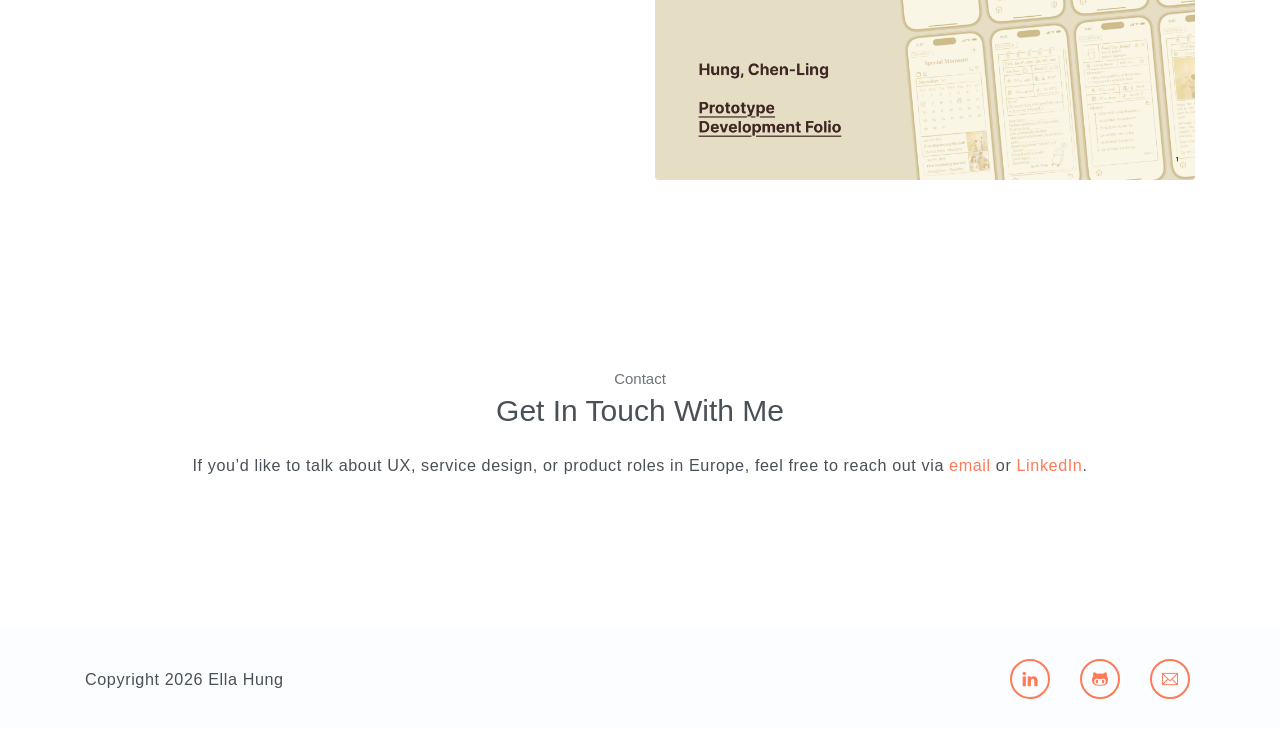
==== commit a022a3d9: "feat: update footer content with personal name and new social links" ====
--- a/index.html
+++ b/index.html
@@ -356,15 +356,16 @@
         <div class="row align-items-center">
             <div class="col-sm-6">
                 <p>Copyright
-                    <script>document.write(new Date().getFullYear())</script> &copy; <a href="http://www.devcrud.com"
-                                                                                        target="_blank">DevCRUD</a></p>
+                    <script>document.write(new Date().getFullYear())</script>
+                    Ella Hung
+                </p>
             </div>
             <div class="col-sm-6">
                 <div class="socials">
-                    <a class="social-item" href="javascript:void(0)"><i class="ti-facebook"></i></a>
-                    <a class="social-item" href="javascript:void(0)"><i class="ti-google"></i></a>
-                    <a class="social-item" href="javascript:void(0)"><i class="ti-github"></i></a>
-                    <a class="social-item" href="javascript:void(0)"><i class="ti-twitter"></i></a>
+                    <a class="social-item" href="https://www.linkedin.com/in/ellahung" target="_blank"><i
+                            class="ti-linkedin"></i></a>
+                    <a class="social-item" href="https://github.com/ellahung" target="_blank"><i class="ti-github"></i></a>
+                    <a class="social-item" href="mailto:hungella93@gmail.com"><i class="ti-email"></i></a>
                 </div>
             </div>
         </div>
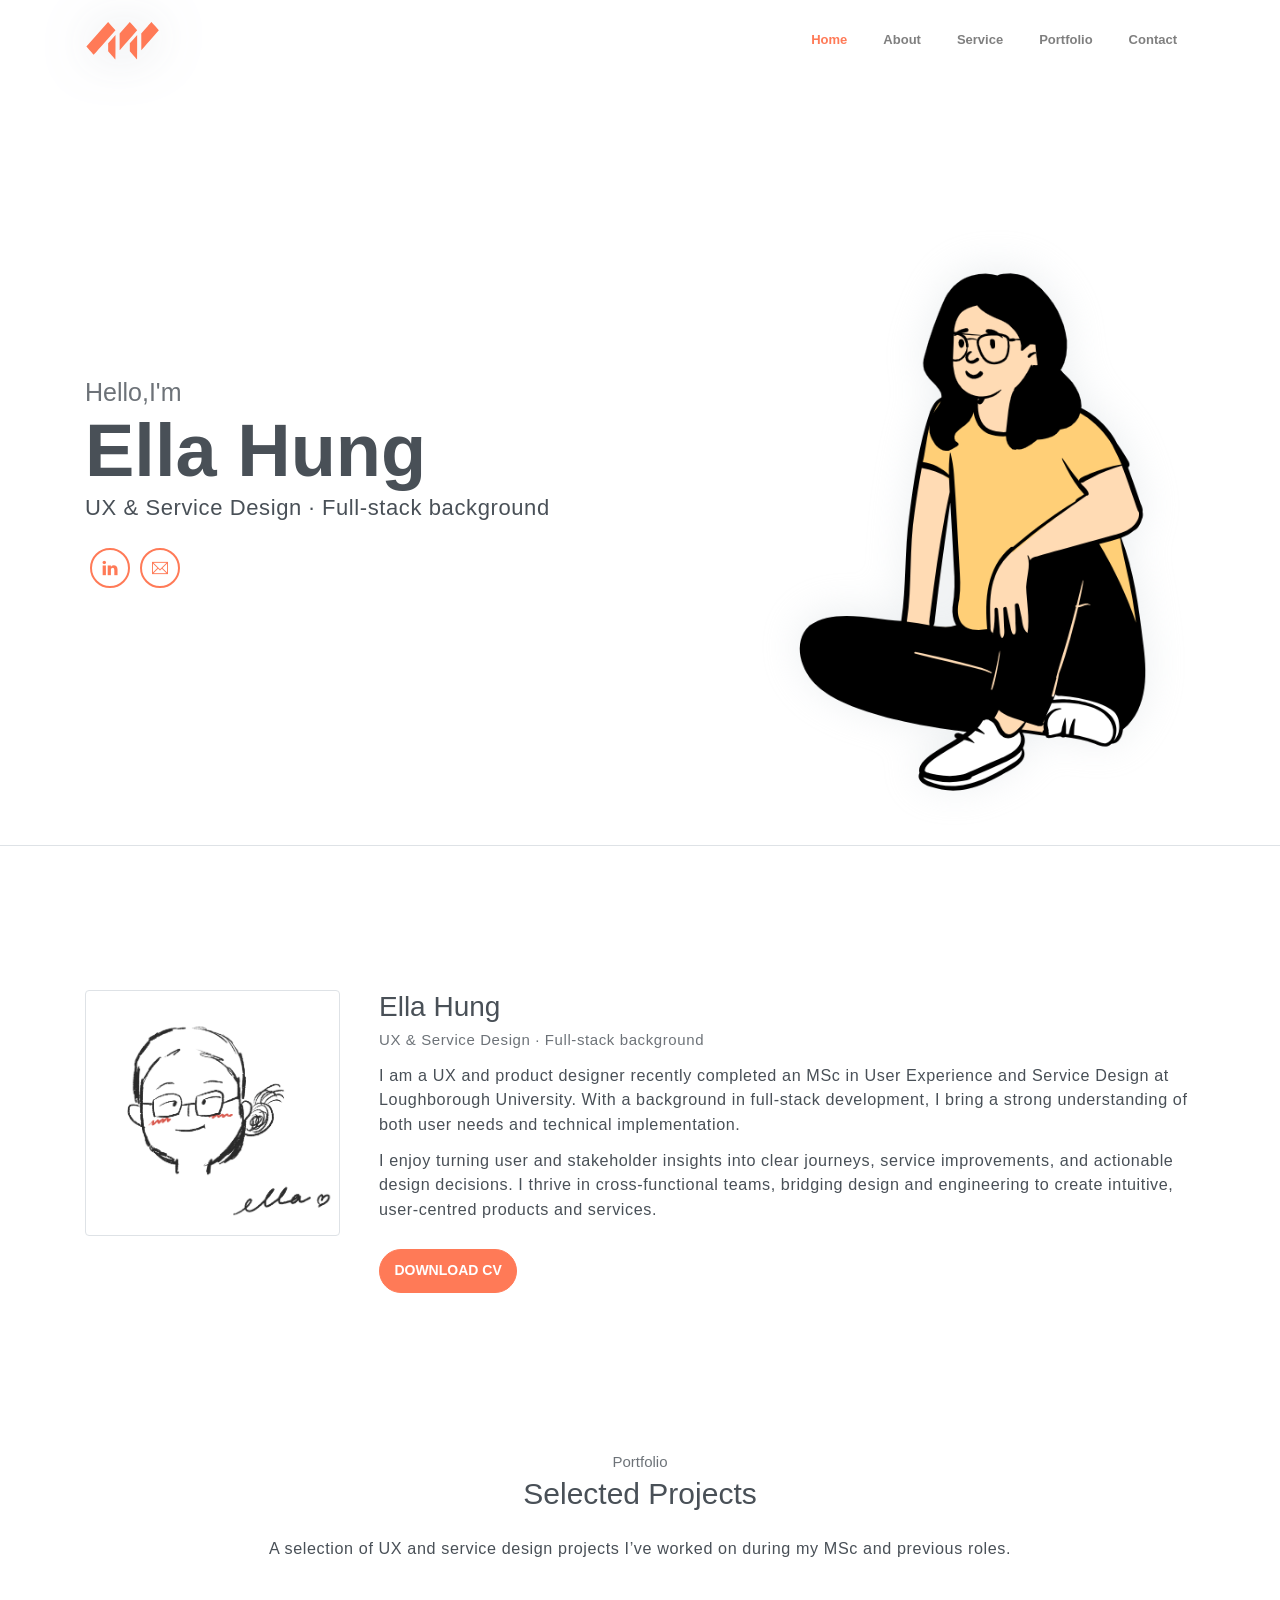
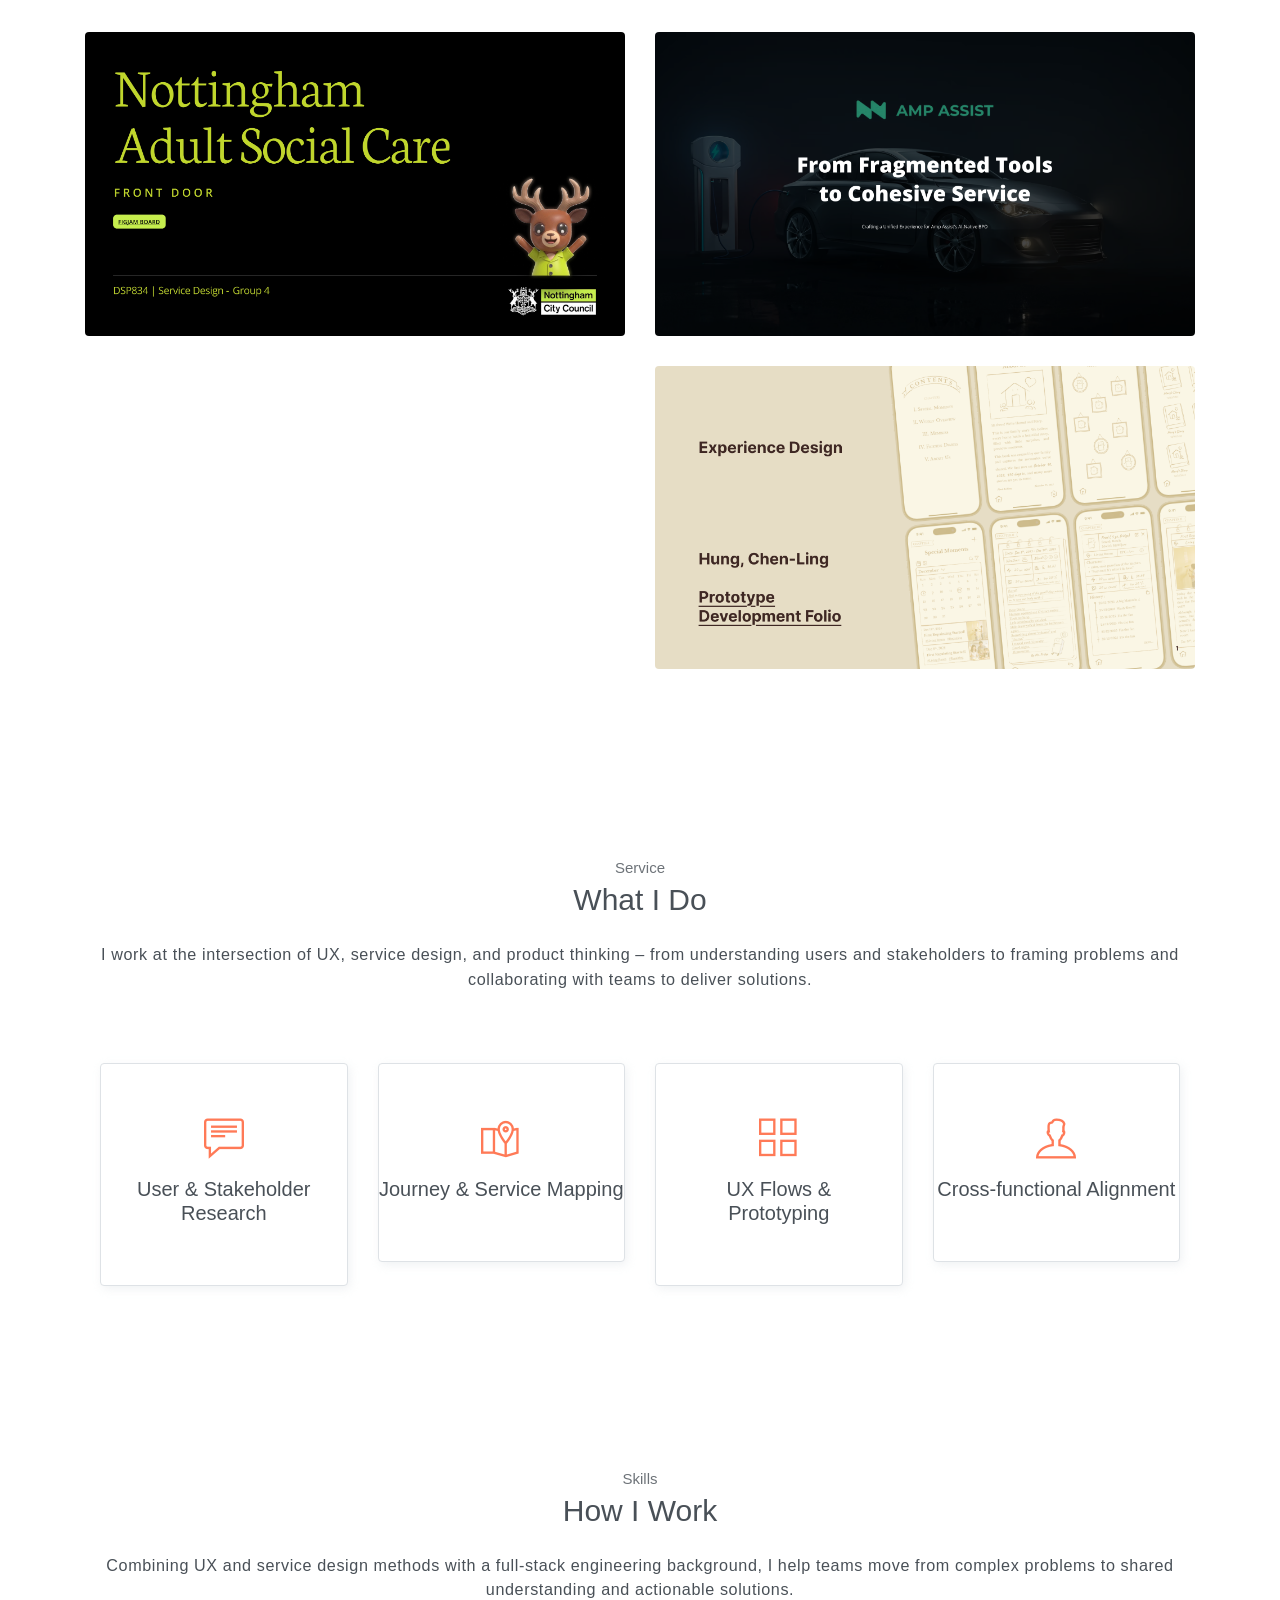
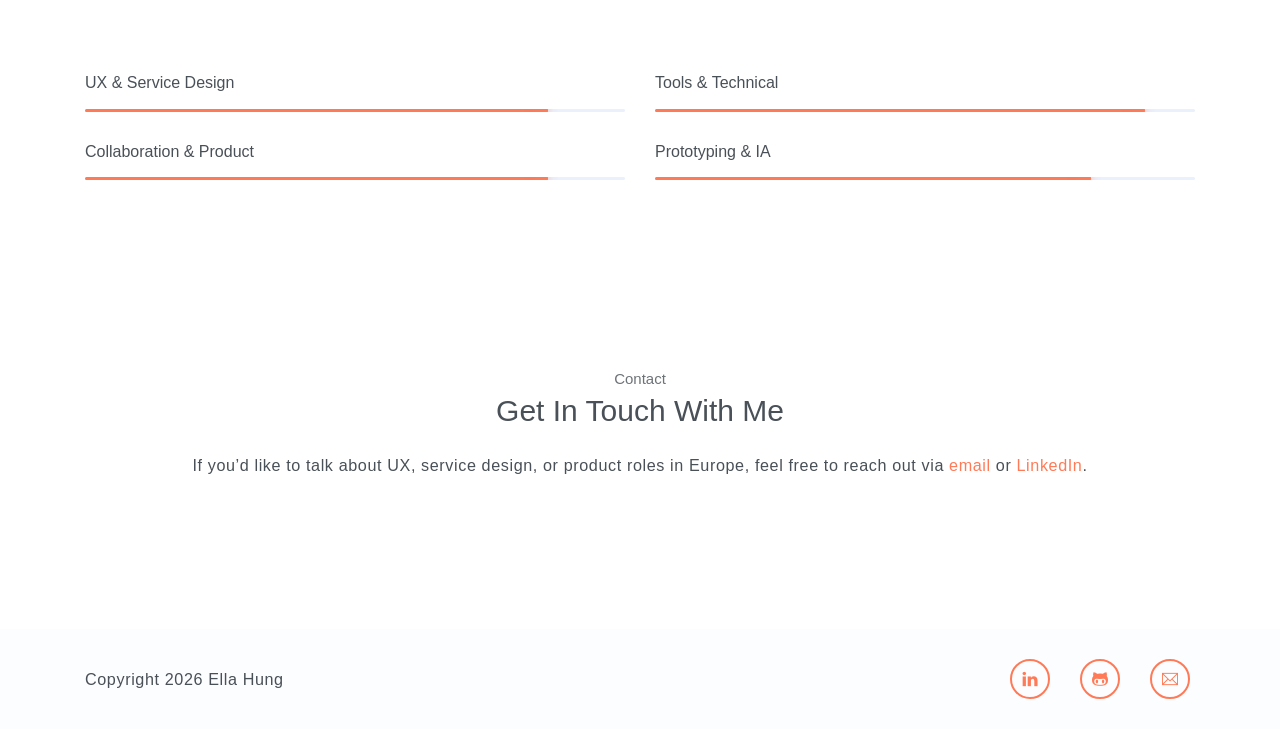
==== commit 248a93bc: "feat: move portfolio section up" ====
--- a/index.html
+++ b/index.html
@@ -105,6 +105,87 @@
     </div>
 </section>
 
+<!-- Portfolio section -->
+<section id="portfolio" class="section">
+    <div class="container text-center">
+        <h6 class="subtitle">Portfolio</h6>
+        <h6 class="section-title mb-4">Selected Projects</h6>
+        <p class="mb-5 pb-4">A selection of UX and service design projects I’ve worked on during my MSc and previous
+            roles.</p>
+
+        <div class="row">
+            <div class="col-sm-6">
+                <div class="img-wrapper">
+                    <img src="assets/imgs/SD/sd-home-page-1.jpg" alt="">
+                    <div class="overlay">
+                        <div class="overlay-infos">
+                            <h5>Nottingham Adult Social Care “Front Door”</h5>
+                            <a href="portfolio-nottingham.html"><i class="ti-zoom-in"></i></a>
+                            <a href="portfolio-nottingham.html"><i class="ti-link"></i></a>
+                        </div>
+                    </div>
+                </div>
+                <div class="img-wrapper">
+                    <img src="assets/imgs/IP/ip-home-page-1.jpg" alt="">
+                    <div class="overlay">
+                        <div class="overlay-infos">
+                            <h5>Industry Project-Sky Sport</h5>
+                            <a href="portfolio-industry-project.html"><i class="ti-zoom-in"></i></a>
+                            <a href="portfolio-industry-project.html"><i class="ti-link"></i></a>
+                        </div>
+                    </div>
+                </div>
+            </div>
+            <div class="col-sm-6">
+                <div class="img-wrapper">
+                    <img src="assets/imgs/AMP/amp-home-page.png" alt="">
+                    <div class="overlay">
+                        <div class="overlay-infos">
+                            <h5>UXathon-AMP Assist</h5>
+                            <a href="portfolio-amp-assist.html"><i class="ti-zoom-in"></i></a>
+                            <a href="portfolio-amp-assist.html"><i class="ti-link"></i></a>
+                        </div>
+                    </div>
+                </div>
+                <div class="img-wrapper">
+                    <img src="assets/imgs/ed/ed-home-page-1.png" alt="">
+                    <div class="overlay">
+                        <div class="overlay-infos">
+                            <h5>Coursework-Experience Design</h5>
+                            <a href="portfolio-first-app-design.html"><i class="ti-zoom-in"></i></a>
+                            <a href="portfolio-first-app-design.html"><i class="ti-link"></i></a>
+                        </div>
+                    </div>
+                </div>
+            </div>
+            <!--            <div class="col-sm-4">-->
+            <!--                <div class="img-wrapper">-->
+            <!--                    <img src="assets/imgs/others/folio-5.jpg" alt="">-->
+            <!--                    <div class="overlay">-->
+            <!--                        <div class="overlay-infos">-->
+            <!--                            <h5>Project Title</h5>-->
+            <!--                            <a href="javascript:void(0)"><i class="ti-zoom-in"></i></a>-->
+            <!--                            <a href="javascript:void(0)"><i class="ti-link"></i></a>-->
+            <!--                        </div>-->
+            <!--                    </div>-->
+            <!--                </div>-->
+            <!--                <div class="img-wrapper">-->
+            <!--                    <img src="assets/imgs/others/folio-6.jpg" alt="">-->
+            <!--                    <div class="overlay">-->
+            <!--                        <div class="overlay-infos">-->
+            <!--                            <h5>Project Title</h5>-->
+            <!--                            <a href="javascript:void(0)"><i class="ti-zoom-in"></i></a>-->
+            <!--                            <a href="javascript:void(0)"><i class="ti-link"></i></a>-->
+            <!--                        </div>-->
+            <!--                    </div>-->
+            <!--                </div>-->
+            <!--            </div>-->
+        </div>
+
+    </div>
+</section>
+<!-- End of portfolio section -->
+
 <!-- Service section -->
 <section id="service" class="section">
     <div class="container text-center">
@@ -198,86 +279,6 @@
 </section>
 <!-- End of Skills sections -->
 
-<!-- Portfolio section -->
-<section id="portfolio" class="section">
-    <div class="container text-center">
-        <h6 class="subtitle">Portfolio</h6>
-        <h6 class="section-title mb-4">Selected Projects</h6>
-        <p class="mb-5 pb-4">A selection of UX and service design projects I’ve worked on during my MSc and previous
-            roles.</p>
-
-        <div class="row">
-            <div class="col-sm-6">
-                <div class="img-wrapper">
-                    <img src="assets/imgs/SD/sd-home-page-1.jpg" alt="">
-                    <div class="overlay">
-                        <div class="overlay-infos">
-                            <h5>Nottingham Adult Social Care “Front Door”</h5>
-                            <a href="portfolio-nottingham.html"><i class="ti-zoom-in"></i></a>
-                            <a href="portfolio-nottingham.html"><i class="ti-link"></i></a>
-                        </div>
-                    </div>
-                </div>
-                <div class="img-wrapper">
-                    <img src="assets/imgs/IP/ip-home-page-1.jpg" alt="">
-                    <div class="overlay">
-                        <div class="overlay-infos">
-                            <h5>Industry Project-Sky Sport</h5>
-                            <a href="portfolio-industry-project.html"><i class="ti-zoom-in"></i></a>
-                            <a href="portfolio-industry-project.html"><i class="ti-link"></i></a>
-                        </div>
-                    </div>
-                </div>
-            </div>
-            <div class="col-sm-6">
-                <div class="img-wrapper">
-                    <img src="assets/imgs/AMP/amp-home-page.png" alt="">
-                    <div class="overlay">
-                        <div class="overlay-infos">
-                            <h5>UXathon-AMP Assist</h5>
-                            <a href="portfolio-amp-assist.html"><i class="ti-zoom-in"></i></a>
-                            <a href="portfolio-amp-assist.html"><i class="ti-link"></i></a>
-                        </div>
-                    </div>
-                </div>
-                <div class="img-wrapper">
-                    <img src="assets/imgs/ed/ed-home-page-1.png" alt="">
-                    <div class="overlay">
-                        <div class="overlay-infos">
-                            <h5>Coursework-Experience Design</h5>
-                            <a href="portfolio-first-app-design.html"><i class="ti-zoom-in"></i></a>
-                            <a href="portfolio-first-app-design.html"><i class="ti-link"></i></a>
-                        </div>
-                    </div>
-                </div>
-            </div>
-<!--            <div class="col-sm-4">-->
-<!--                <div class="img-wrapper">-->
-<!--                    <img src="assets/imgs/others/folio-5.jpg" alt="">-->
-<!--                    <div class="overlay">-->
-<!--                        <div class="overlay-infos">-->
-<!--                            <h5>Project Title</h5>-->
-<!--                            <a href="javascript:void(0)"><i class="ti-zoom-in"></i></a>-->
-<!--                            <a href="javascript:void(0)"><i class="ti-link"></i></a>-->
-<!--                        </div>-->
-<!--                    </div>-->
-<!--                </div>-->
-<!--                <div class="img-wrapper">-->
-<!--                    <img src="assets/imgs/others/folio-6.jpg" alt="">-->
-<!--                    <div class="overlay">-->
-<!--                        <div class="overlay-infos">-->
-<!--                            <h5>Project Title</h5>-->
-<!--                            <a href="javascript:void(0)"><i class="ti-zoom-in"></i></a>-->
-<!--                            <a href="javascript:void(0)"><i class="ti-link"></i></a>-->
-<!--                        </div>-->
-<!--                    </div>-->
-<!--                </div>-->
-<!--            </div>-->
-        </div>
-
-    </div>
-</section>
-<!-- End of portfolio section -->
 
 <!-- Blog Section -->
 <!--    <section id="blog" class="section">-->
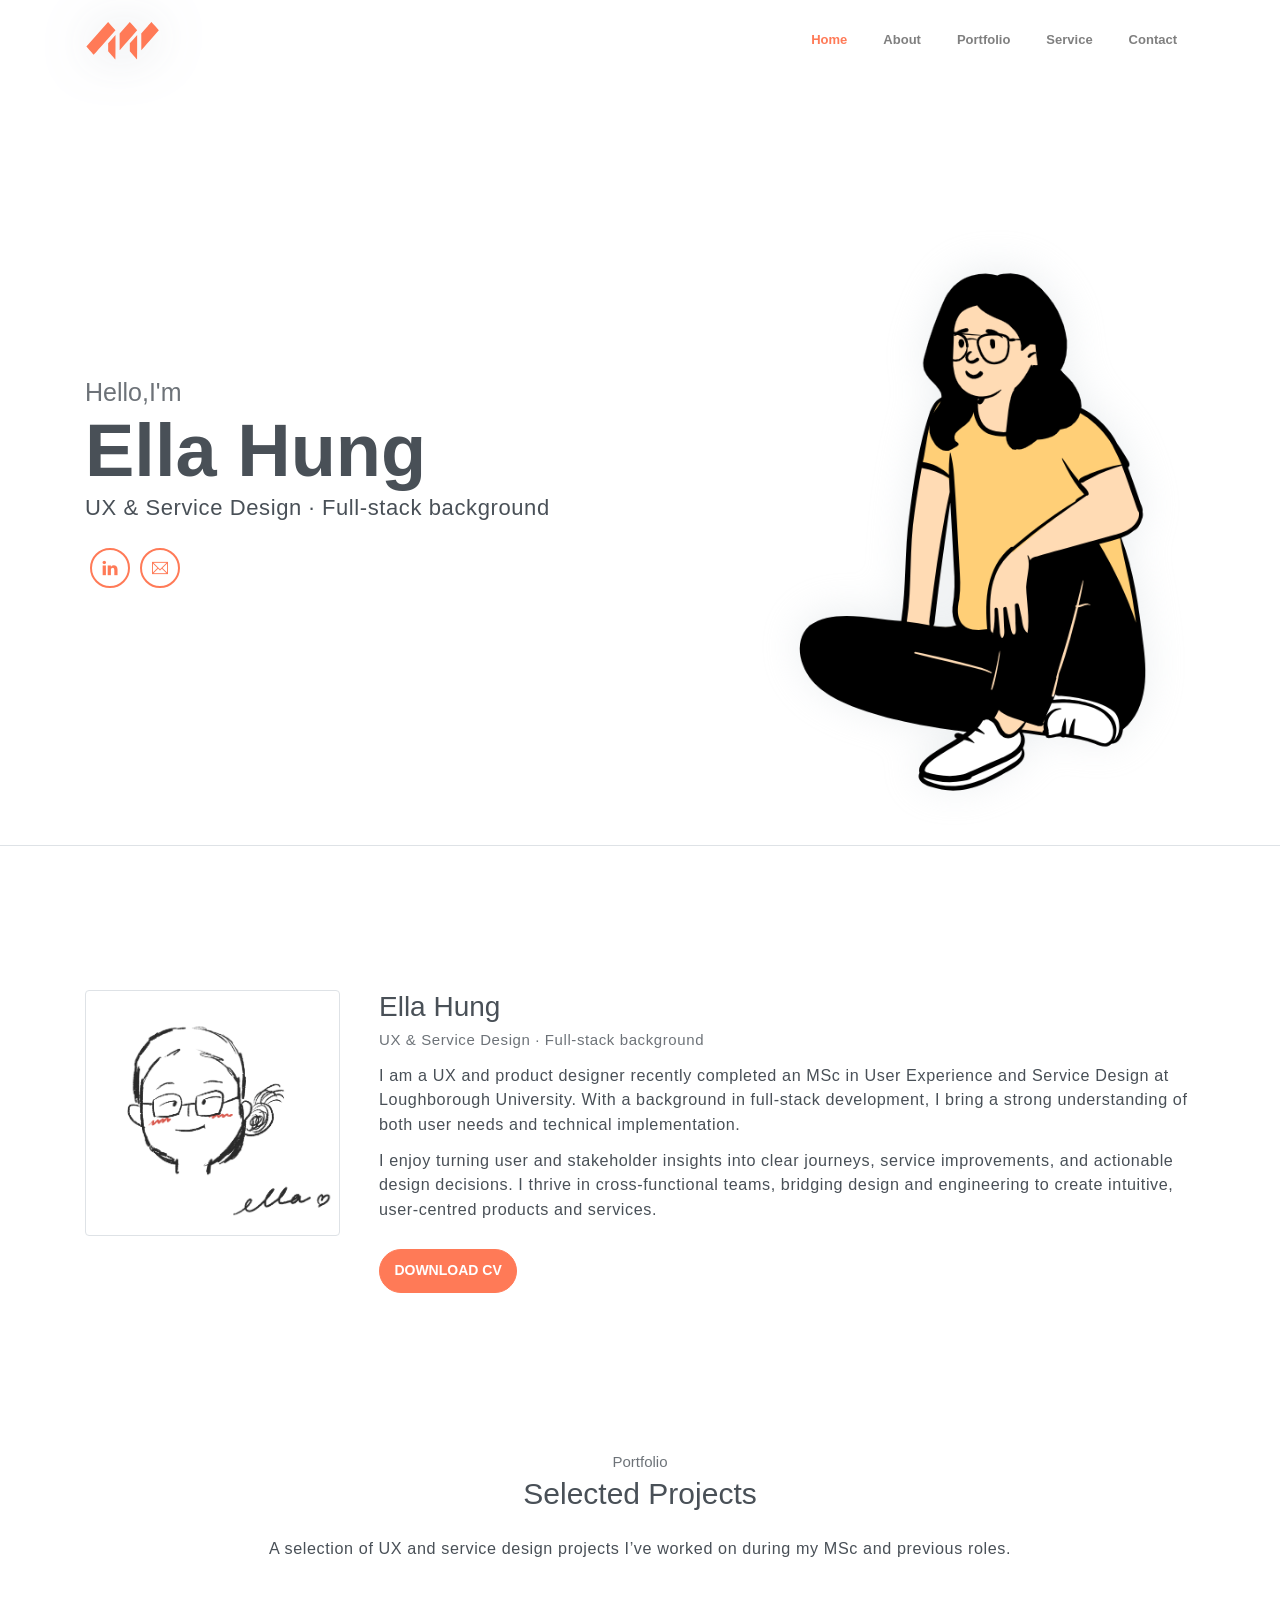
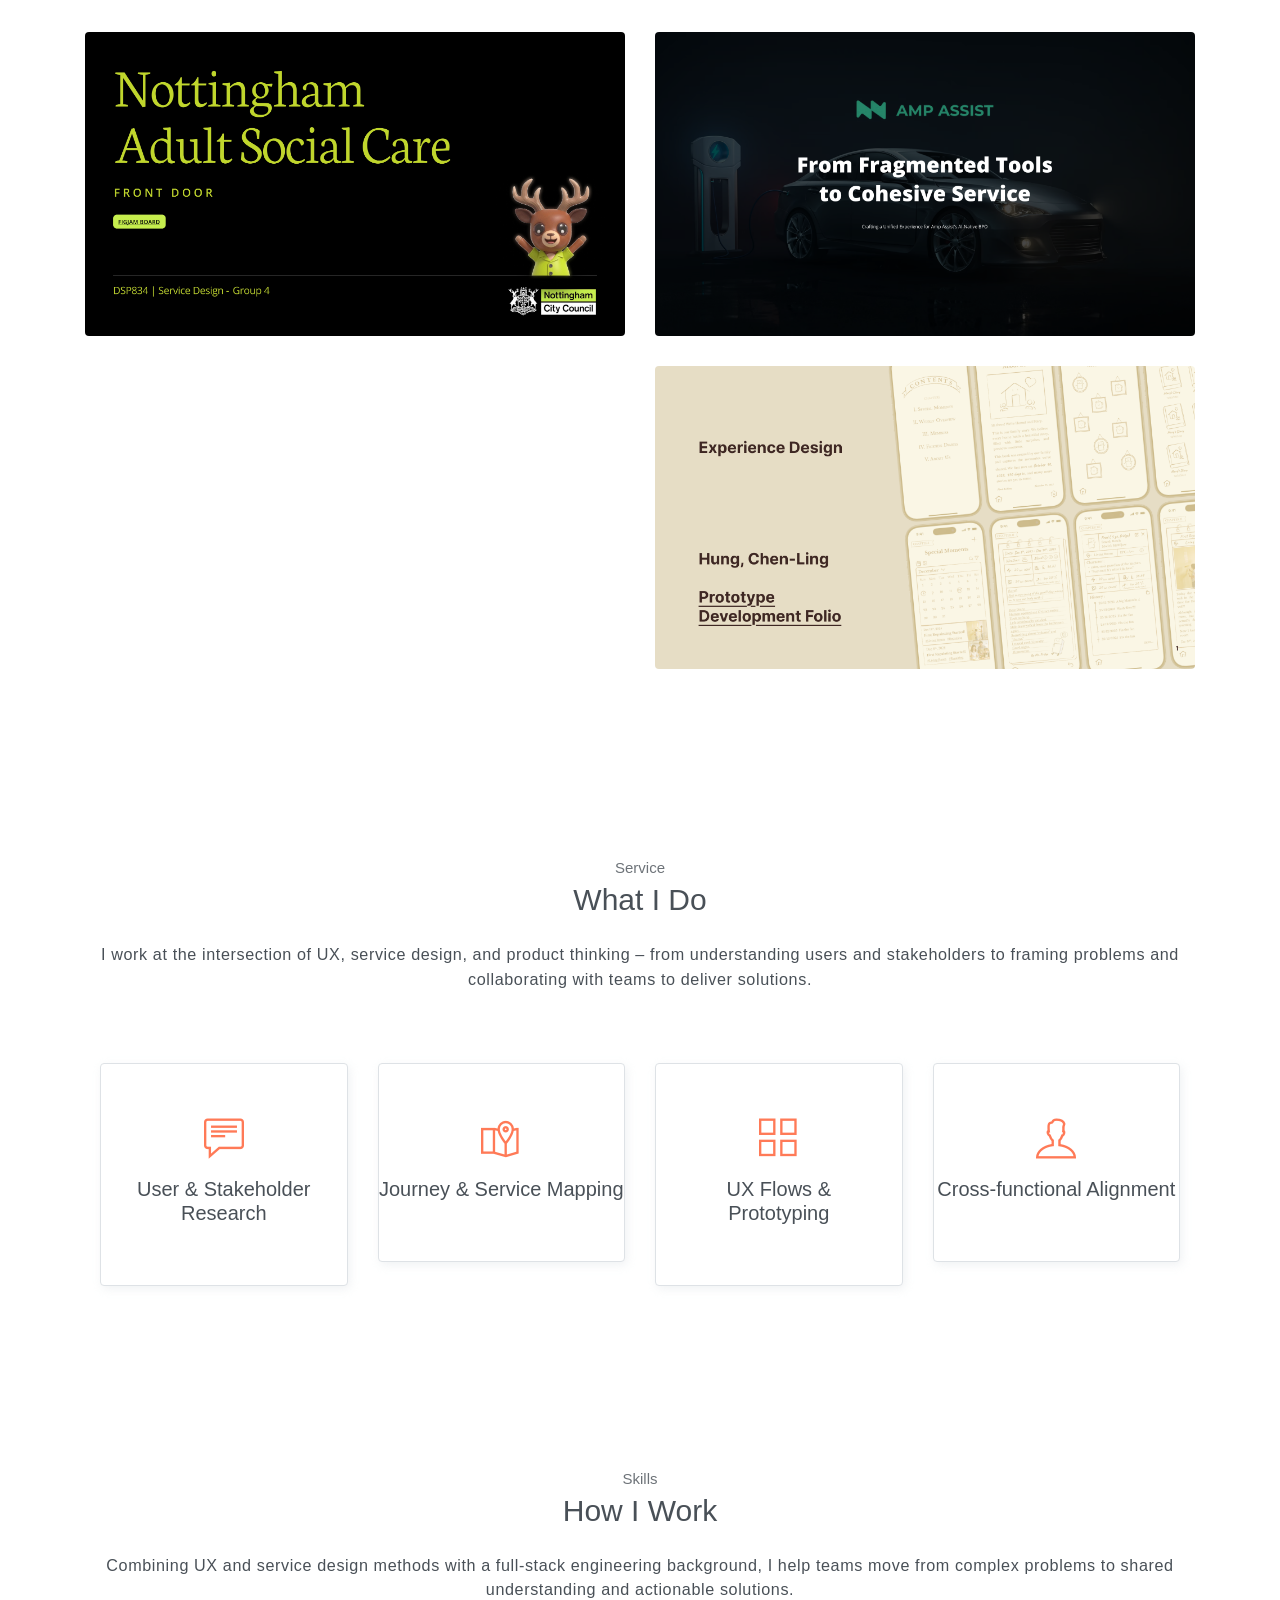
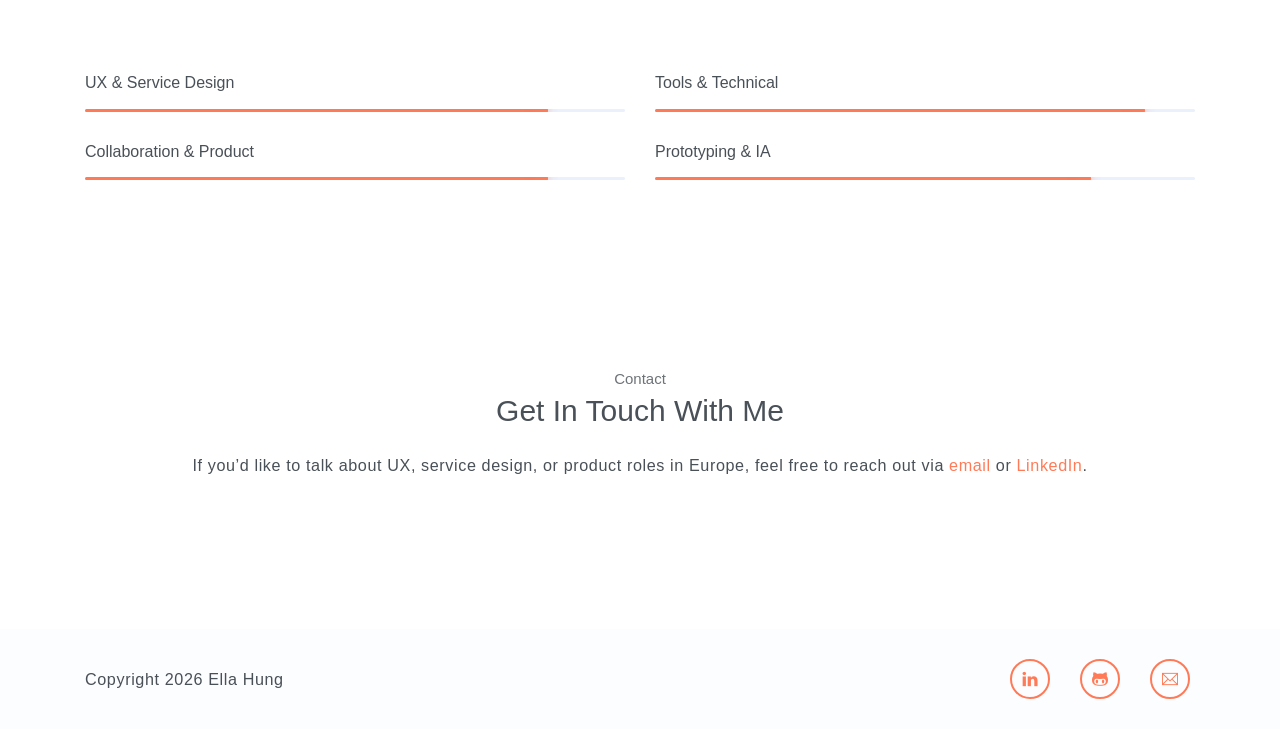
==== commit b17e4c36: "feat: swap portfolio and service navigation links" ====
--- a/index.html
+++ b/index.html
@@ -31,10 +31,10 @@
                     <a class="nav-link" href="#about">About</a>
                 </li>
                 <li class="nav-item">
+                    <a class="nav-link" href="#portfolio">Portfolio</a>
+                </li>
+                <li class="nav-item">
                     <a class="nav-link" href="#service">Service</a>
-                </li>
-                <li class="nav-item">
-                    <a class="nav-link" href="#portfolio">Portfolio</a>
                 </li>
                 <!--                    <li class="nav-item">-->
                 <!--                        <a class="nav-link" href="#blog">Blog</a>-->
